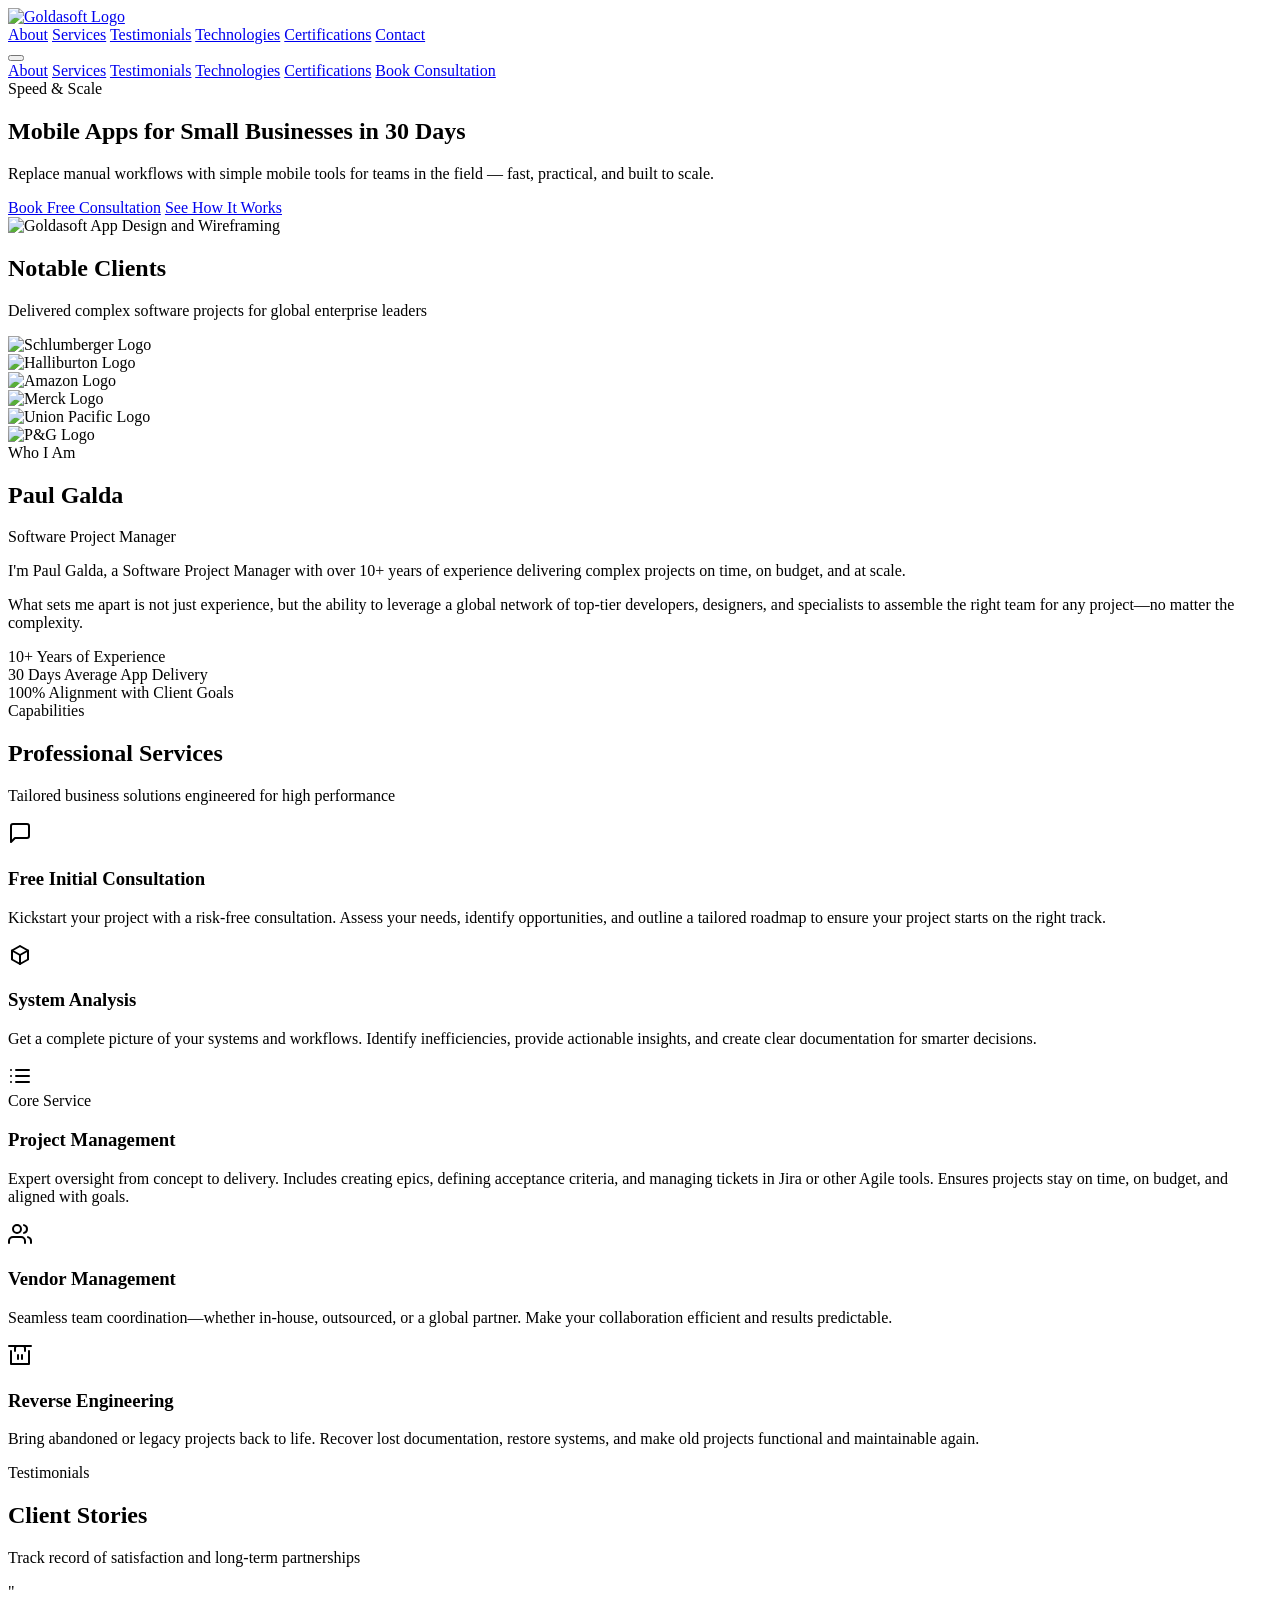
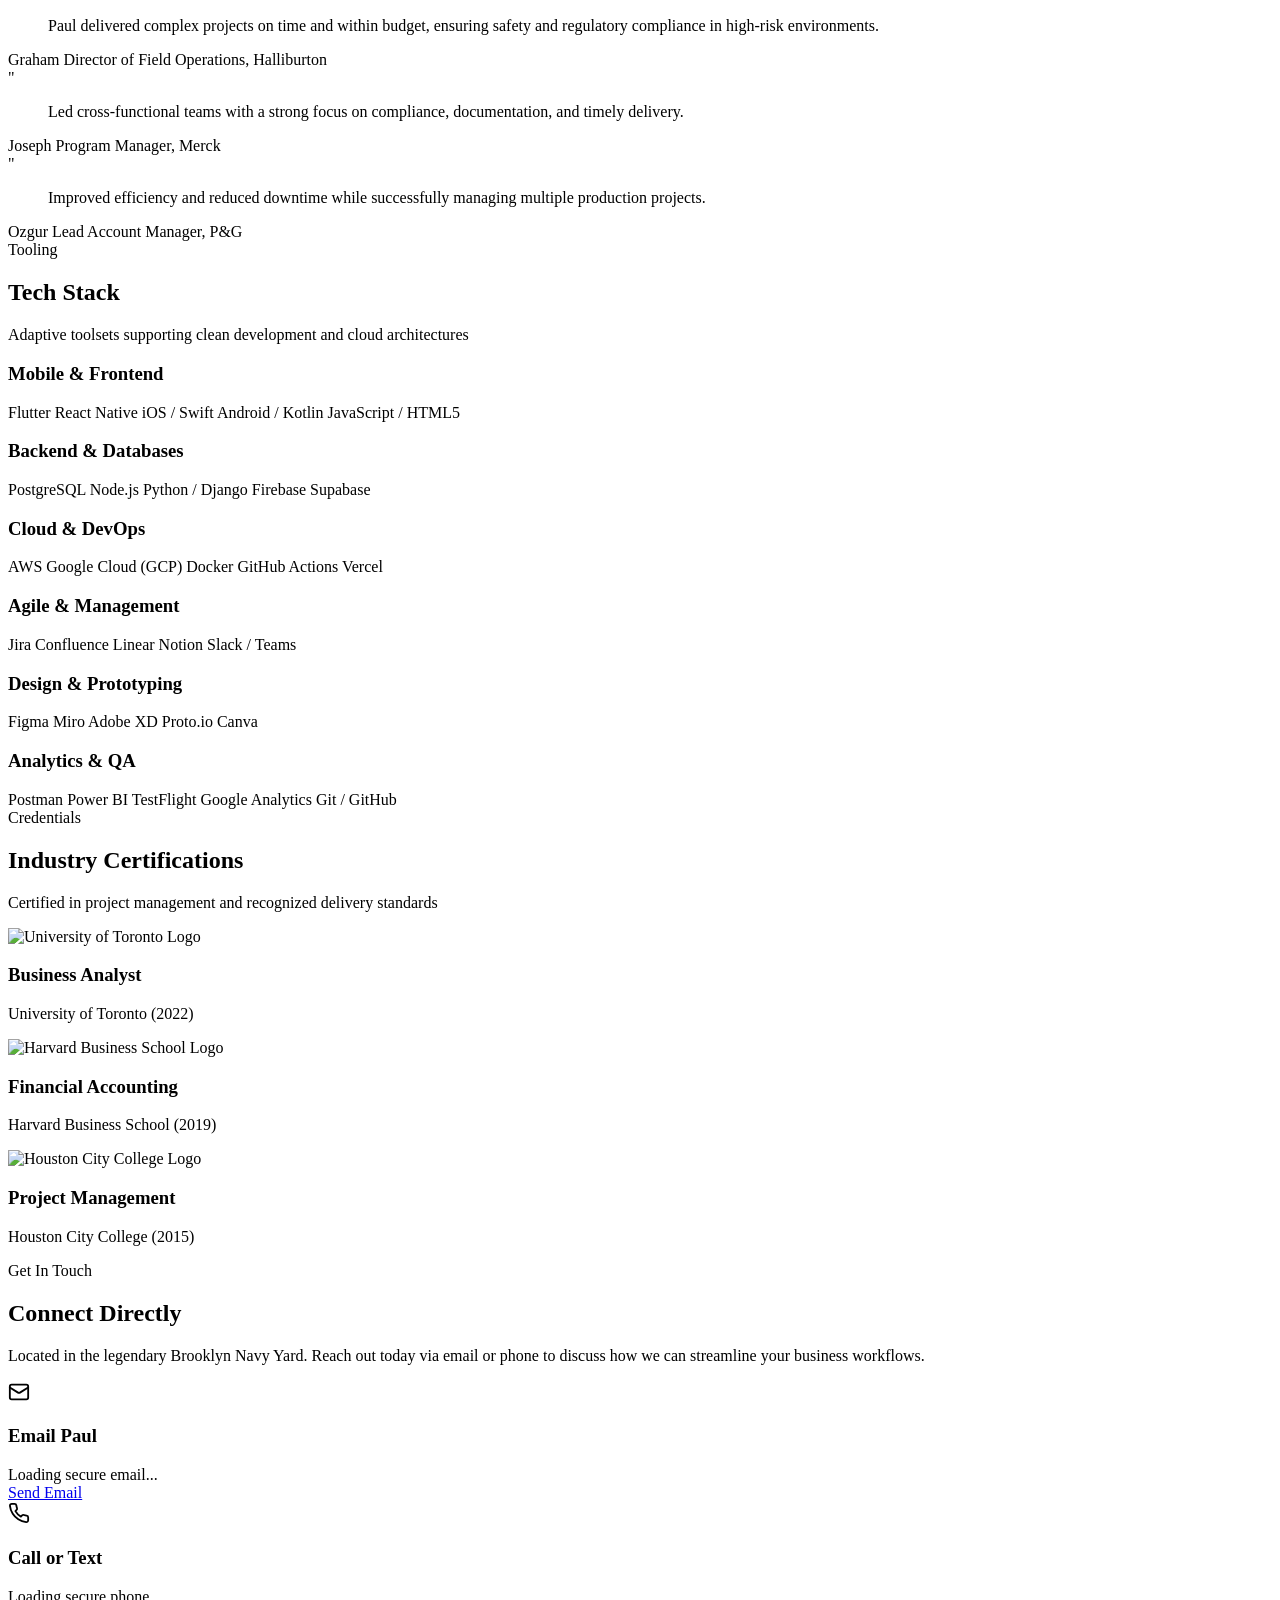
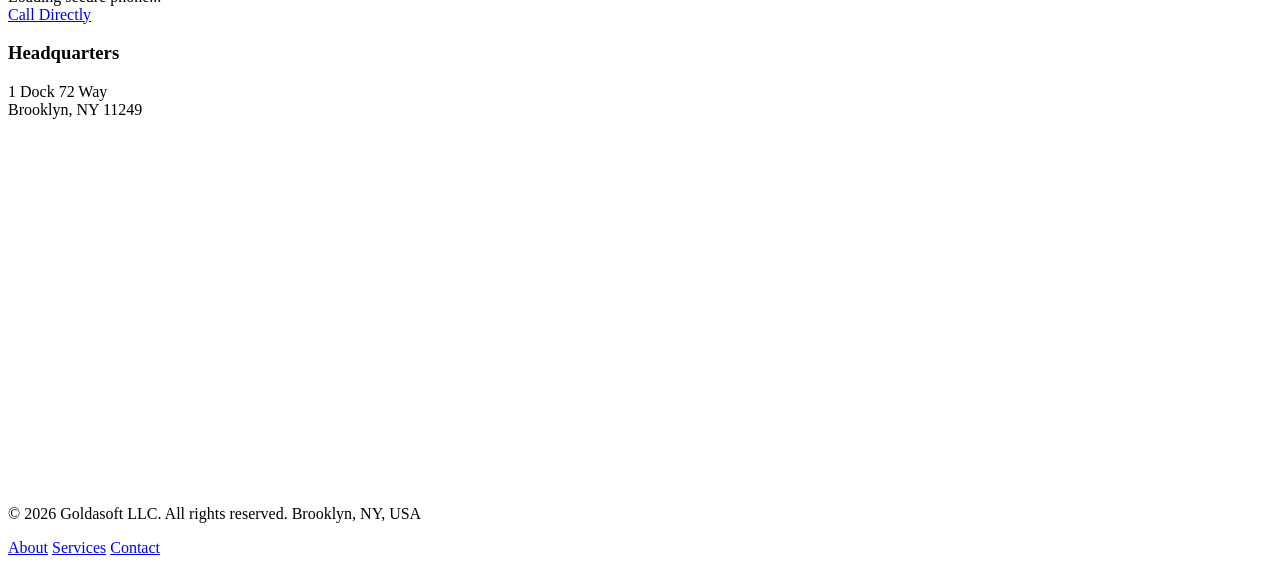
==== index.html @ 5d2df568 "Move site files from 'site clone' folder to root directory for GitHub Pages" ====
<!DOCTYPE html>
<html lang="en">
<head>
  <meta charset="UTF-8">
  <meta name="viewport" content="width=device-width, initial-scale=1.0">
  <title>Goldasoft | Mobile Apps for Businesses in 30 Days</title>
  
  <!-- SEO Meta Tags -->
  <meta name="description" content="Goldasoft LLC specializes in custom mobile apps for businesses in 30 days. Replace manual workflows with simple mobile tools built to scale. Headquartered in Brooklyn Navy Yard, New York.">
  <meta name="keywords" content="Mobile App Development, Software Project Management, System Analysis, Vendor Management, Reverse Engineering, Agile, Scrum, Brooklyn Navy Yard, Goldasoft">
  <meta name="author" content="Paul Galda">
  
  <!-- Open Graph / Facebook -->
  <meta property="og:type" content="website">
  <meta property="og:url" content="https://www.goldasoft.com/">
  <meta property="og:title" content="Goldasoft | Mobile Apps for Businesses in 30 Days">
  <meta property="og:description" content="Replace manual workflows with simple mobile tools built for teams in the field — fast, practical, and built to scale.">
  <meta property="og:image" content="assets/logo.png">

  <!-- Twitter -->
  <meta property="twitter:card" content="summary_large_image">
  <meta property="twitter:url" content="https://www.goldasoft.com/">
  <meta property="twitter:title" content="Goldasoft | Mobile Apps for Businesses in 30 Days">
  <meta property="twitter:description" content="Replace manual workflows with simple mobile tools built for teams in the field.">
  <meta property="twitter:image" content="assets/logo.png">

  <!-- Favicon -->
  <link rel="icon" type="image/png" href="assets/logo.png">
  <link rel="apple-touch-icon" href="assets/logo.png">

  <!-- Google Fonts -->
  <link rel="preconnect" href="https://fonts.googleapis.com">
  <link rel="preconnect" href="https://fonts.gstatic.com" crossorigin>
  <link href="https://fonts.googleapis.com/css2?family=Plus+Jakarta+Sans:wght@300;400;500;600;700;800&display=swap" rel="stylesheet">

  <!-- Stylesheet -->
  <link rel="stylesheet" href="styles.css">
</head>
<body>

  <!-- Navigation Bar -->
  <header id="site-header" class="glass-nav">
    <div class="nav-container">
      <a href="#main" class="nav-logo" id="nav-logo-link" aria-label="Goldasoft Home">
        <img src="assets/logo.png" alt="Goldasoft Logo" class="logo-img">
      </a>

      <!-- Desktop Navigation Menu -->
      <nav class="nav-menu" id="desktop-menu" aria-label="Main Navigation">
        <a href="#about-me" class="nav-link">About</a>
        <a href="#services" class="nav-link">Services</a>
        <a href="#testimonies" class="nav-link">Testimonials</a>
        <a href="#technologies" class="nav-link">Technologies</a>
        <a href="#certifications" class="nav-link">Certifications</a>
        <a href="#Contacts" class="nav-link contact-cta-btn">Contact</a>
      </nav>

      <!-- Hamburger Menu Button (Mobile) -->
      <button class="menu-toggle" id="menu-toggle-btn" aria-expanded="false" aria-label="Toggle Menu" aria-controls="mobile-nav-drawer">
        <span class="hamburger-line"></span>
        <span class="hamburger-line"></span>
        <span class="hamburger-line"></span>
      </button>
    </div>
  </header>

  <!-- Mobile Navigation Drawer -->
  <div class="mobile-drawer" id="mobile-nav-drawer" aria-hidden="true" role="dialog" aria-modal="true" aria-label="Mobile Navigation">
    <nav class="mobile-nav-menu">
      <a href="#about-me" class="mobile-nav-link">About</a>
      <a href="#services" class="mobile-nav-link">Services</a>
      <a href="#testimonies" class="mobile-nav-link">Testimonials</a>
      <a href="#technologies" class="mobile-nav-link">Technologies</a>
      <a href="#certifications" class="mobile-nav-link">Certifications</a>
      <a href="#Contacts" class="mobile-nav-link mobile-cta-btn">Book Consultation</a>
    </nav>
  </div>

  <!-- Main Content Layout -->
  <main id="main-content">

    <!-- Hero Section -->
    <section id="main" class="hero-section scroll-reveal">
      <div class="hero-bg-glow"></div>
      <div class="container hero-container">
        <span class="hero-tagline">Speed & Scale</span>
        <h1 class="hero-title text-balance">Mobile Apps for Small Businesses in 30 Days</h1>
        <p class="hero-subtitle text-balance">
          Replace manual workflows with simple mobile tools for teams in the field — fast, practical, and built to scale.
        </p>
        <div class="hero-actions">
          <a href="#Contacts" class="btn btn-primary">Book Free Consultation</a>
          <a href="#services" class="btn btn-secondary">See How It Works</a>
        </div>
        
        <div class="hero-mockup-wrapper">
          <div class="hero-image-card">
            <img src="assets/hero_mockup.jpg" alt="Goldasoft App Design and Wireframing" class="mockup-img" id="mockup-img-id">
          </div>
        </div>
      </div>
    </section>

    <!-- Notable Clients Section -->
    <section id="clients" class="clients-section scroll-reveal">
      <div class="container">
        <h2 class="section-tag">Notable Clients</h2>
        <p class="section-subtitle">Delivered complex software projects for global enterprise leaders</p>
        
        <div class="clients-grid">
          <!-- Schlumberger -->
          <div class="client-logo-card">
            <img src="assets/logos/schlumberger.png" alt="Schlumberger Logo" class="client-logo-img">
          </div>
          <!-- Halliburton -->
          <div class="client-logo-card">
            <img src="assets/logos/halliburton.jpg" alt="Halliburton Logo" class="client-logo-img">
          </div>
          <!-- Amazon -->
          <div class="client-logo-card">
            <img src="assets/logos/amazon.png" alt="Amazon Logo" class="client-logo-img">
          </div>
          <!-- Merck -->
          <div class="client-logo-card">
            <img src="assets/logos/merck.png" alt="Merck Logo" class="client-logo-img">
          </div>
          <!-- Union Pacific -->
          <div class="client-logo-card">
            <img src="assets/logos/unionpacific.svg" alt="Union Pacific Logo" class="client-logo-img">
          </div>
          <!-- P&G -->
          <div class="client-logo-card">
            <img src="assets/logos/pg.png" alt="P&G Logo" class="client-logo-img">
          </div>
        </div>
      </div>
    </section>

    <!-- About Me Section -->
    <section id="about-me" class="about-section scroll-reveal">
      <div class="container about-container">
        <div class="about-content">
          <span class="hero-tagline">Who I Am</span>
          <h2 class="section-title">Paul Galda</h2>
          <p class="section-subtitle-small">Software Project Manager</p>
          <div class="about-bio">
            <p>I'm Paul Galda, a Software Project Manager with over 10+ years of experience delivering complex projects on time, on budget, and at scale.</p>
            <p>What sets me apart is not just experience, but the ability to leverage a global network of top-tier developers, designers, and specialists to assemble the right team for any project—no matter the complexity.</p>
          </div>
        </div>
        
        <div class="about-stats-card">
          <div class="stat-item">
            <span class="stat-num">10+</span>
            <span class="stat-label">Years of Experience</span>
          </div>
          <div class="stat-item">
            <span class="stat-num">30 Days</span>
            <span class="stat-label">Average App Delivery</span>
          </div>
          <div class="stat-item">
            <span class="stat-num">100%</span>
            <span class="stat-label">Alignment with Client Goals</span>
          </div>
        </div>
      </div>
    </section>

    <!-- Services Section -->
    <section id="services" class="services-section scroll-reveal">
      <div class="container">
        <div class="section-header">
          <span class="hero-tagline">Capabilities</span>
          <h2 class="section-title">Professional Services</h2>
          <p class="section-subtitle">Tailored business solutions engineered for high performance</p>
        </div>

        <!-- Bento Grid Layout -->
        <div class="services-bento-grid">
          
          <!-- Service 1: Free Consultation -->
          <div class="bento-card bento-consultation">
            <div class="card-icon-wrapper">
              <svg xmlns="http://www.w3.org/2000/svg" width="24" height="24" viewBox="0 0 24 24" fill="none" stroke="currentColor" stroke-width="2" stroke-linecap="round" stroke-linejoin="round" class="bento-icon"><path d="M21 15a2 2 0 0 1-2 2H7l-4 4V5a2 2 0 0 1 2-2h14a2 2 0 0 1 2 2z"/></svg>
            </div>
            <div class="card-content">
              <h3>Free Initial Consultation</h3>
              <p>Kickstart your project with a risk-free consultation. Assess your needs, identify opportunities, and outline a tailored roadmap to ensure your project starts on the right track.</p>
            </div>
          </div>

          <!-- Service 2: System Analysis -->
          <div class="bento-card bento-analysis">
            <div class="card-icon-wrapper">
              <svg xmlns="http://www.w3.org/2000/svg" width="24" height="24" viewBox="0 0 24 24" fill="none" stroke="currentColor" stroke-width="2" stroke-linecap="round" stroke-linejoin="round" class="bento-icon"><polyline points="12 3 20 7.5 20 16.5 12 21 4 16.5 4 7.5 12 3"/><line x1="12" y1="12" x2="20" y2="7.5"/><line x1="12" y1="12" x2="12" y2="21"/><line x1="12" y1="12" x2="4" y2="7.5"/></svg>
            </div>
            <div class="card-content">
              <h3>System Analysis</h3>
              <p>Get a complete picture of your systems and workflows. Identify inefficiencies, provide actionable insights, and create clear documentation for smarter decisions.</p>
            </div>
          </div>

          <!-- Service 3: Project Management -->
          <div class="bento-card bento-pm bento-featured">
            <div class="card-icon-wrapper">
              <svg xmlns="http://www.w3.org/2000/svg" width="24" height="24" viewBox="0 0 24 24" fill="none" stroke="currentColor" stroke-width="2" stroke-linecap="round" stroke-linejoin="round" class="bento-icon"><line x1="8" y1="6" x2="21" y2="6"/><line x1="8" y1="12" x2="21" y2="12"/><line x1="8" y1="18" x2="21" y2="18"/><line x1="3" y1="6" x2="3.01" y2="6"/><line x1="3" y1="12" x2="3.01" y2="12"/><line x1="3" y1="18" x2="3.01" y2="18"/></svg>
            </div>
            <div class="card-content">
              <span class="card-badge">Core Service</span>
              <h3>Project Management</h3>
              <p>Expert oversight from concept to delivery. Includes creating epics, defining acceptance criteria, and managing tickets in Jira or other Agile tools. Ensures projects stay on time, on budget, and aligned with goals.</p>
            </div>
          </div>

          <!-- Service 4: Vendor Management -->
          <div class="bento-card bento-vendor">
            <div class="card-icon-wrapper">
              <svg xmlns="http://www.w3.org/2000/svg" width="24" height="24" viewBox="0 0 24 24" fill="none" stroke="currentColor" stroke-width="2" stroke-linecap="round" stroke-linejoin="round" class="bento-icon"><path d="M17 21v-2a4 4 0 0 0-4-4H5a4 4 0 0 0-4 4v2"/><circle cx="9" cy="7" r="4"/><path d="M23 21v-2a4 4 0 0 0-3-3.87"/><path d="M16 3.13a4 4 0 0 1 0 7.75"/></svg>
            </div>
            <div class="card-content">
              <h3>Vendor Management</h3>
              <p>Seamless team coordination—whether in-house, outsourced, or a global partner. Make your collaboration efficient and results predictable.</p>
            </div>
          </div>

          <!-- Service 5: Reverse Engineering -->
          <div class="bento-card bento-reverse">
            <div class="card-icon-wrapper">
              <svg xmlns="http://www.w3.org/2000/svg" width="24" height="24" viewBox="0 0 24 24" fill="none" stroke="currentColor" stroke-width="2" stroke-linecap="round" stroke-linejoin="round" class="bento-icon"><polyline points="21 8 21 21 3 21 3 8"/><line x1="1" y1="3" x2="23" y2="3"/><path d="M10 12v4"/><path d="M14 12v4"/><path d="M7 8V5a2 2 0 0 1 2-2h6a2 2 0 0 1 2 2v3"/></svg>
            </div>
            <div class="card-content">
              <h3>Reverse Engineering</h3>
              <p>Bring abandoned or legacy projects back to life. Recover lost documentation, restore systems, and make old projects functional and maintainable again.</p>
            </div>
          </div>

        </div>
      </div>
    </section>

    <!-- Testimonials Section -->
    <section id="testimonies" class="testimonies-section scroll-reveal">
      <div class="container">
        <div class="section-header">
          <span class="hero-tagline">Testimonials</span>
          <h2 class="section-title">Client Stories</h2>
          <p class="section-subtitle">Track record of satisfaction and long-term partnerships</p>
        </div>

        <div class="testimonies-grid">
          
          <!-- Testimonial 1 -->
          <div class="testimony-card">
            <span class="quote-mark">"</span>
            <blockquote class="testimony-text">
              Paul delivered complex projects on time and within budget, ensuring safety and regulatory compliance in high-risk environments.
            </blockquote>
            <div class="testimony-author">
              <div class="author-details">
                <span class="author-name">Graham</span>
                <span class="author-title">Director of Field Operations, Halliburton</span>
              </div>
            </div>
          </div>

          <!-- Testimonial 2 -->
          <div class="testimony-card">
            <span class="quote-mark">"</span>
            <blockquote class="testimony-text">
              Led cross-functional teams with a strong focus on compliance, documentation, and timely delivery.
            </blockquote>
            <div class="testimony-author">
              <div class="author-details">
                <span class="author-name">Joseph</span>
                <span class="author-title">Program Manager, Merck</span>
              </div>
            </div>
          </div>

          <!-- Testimonial 3 -->
          <div class="testimony-card">
            <span class="quote-mark">"</span>
            <blockquote class="testimony-text">
              Improved efficiency and reduced downtime while successfully managing multiple production projects.
            </blockquote>
            <div class="testimony-author">
              <div class="author-details">
                <span class="author-name">Ozgur</span>
                <span class="author-title">Lead Account Manager, P&amp;G</span>
              </div>
            </div>
          </div>

        </div>
      </div>
    </section>

    <!-- Technologies Section -->
    <section id="technologies" class="technologies-section scroll-reveal">
      <div class="container">
        <div class="section-header">
          <span class="hero-tagline">Tooling</span>
          <h2 class="section-title">Tech Stack</h2>
          <p class="section-subtitle">Adaptive toolsets supporting clean development and cloud architectures</p>
        </div>

        <div class="tech-bento">
          <!-- Card 1: Mobile & Frontend -->
          <div class="tech-group-card">
            <h3>Mobile &amp; Frontend</h3>
            <div class="tech-tags">
              <span class="tech-tag">Flutter</span>
              <span class="tech-tag">React Native</span>
              <span class="tech-tag">iOS / Swift</span>
              <span class="tech-tag">Android / Kotlin</span>
              <span class="tech-tag">JavaScript / HTML5</span>
            </div>
          </div>
          
          <!-- Card 2: Backend & Databases -->
          <div class="tech-group-card">
            <h3>Backend &amp; Databases</h3>
            <div class="tech-tags">
              <span class="tech-tag">PostgreSQL</span>
              <span class="tech-tag">Node.js</span>
              <span class="tech-tag">Python / Django</span>
              <span class="tech-tag">Firebase</span>
              <span class="tech-tag">Supabase</span>
            </div>
          </div>
          
          <!-- Card 3: Cloud & DevOps -->
          <div class="tech-group-card">
            <h3>Cloud &amp; DevOps</h3>
            <div class="tech-tags">
              <span class="tech-tag">AWS</span>
              <span class="tech-tag">Google Cloud (GCP)</span>
              <span class="tech-tag">Docker</span>
              <span class="tech-tag">GitHub Actions</span>
              <span class="tech-tag">Vercel</span>
            </div>
          </div>
          
          <!-- Card 4: Agile & Management -->
          <div class="tech-group-card">
            <h3>Agile &amp; Management</h3>
            <div class="tech-tags">
              <span class="tech-tag">Jira</span>
              <span class="tech-tag">Confluence</span>
              <span class="tech-tag">Linear</span>
              <span class="tech-tag">Notion</span>
              <span class="tech-tag">Slack / Teams</span>
            </div>
          </div>
          
          <!-- Card 5: Design & Prototyping -->
          <div class="tech-group-card">
            <h3>Design &amp; Prototyping</h3>
            <div class="tech-tags">
              <span class="tech-tag">Figma</span>
              <span class="tech-tag">Miro</span>
              <span class="tech-tag">Adobe XD</span>
              <span class="tech-tag">Proto.io</span>
              <span class="tech-tag">Canva</span>
            </div>
          </div>
          
          <!-- Card 6: Analytics & QA -->
          <div class="tech-group-card">
            <h3>Analytics &amp; QA</h3>
            <div class="tech-tags">
              <span class="tech-tag">Postman</span>
              <span class="tech-tag">Power BI</span>
              <span class="tech-tag">TestFlight</span>
              <span class="tech-tag">Google Analytics</span>
              <span class="tech-tag">Git / GitHub</span>
            </div>
          </div>
        </div>
      </div>
    </section>

    <!-- Certifications Section -->
    <section id="certifications" class="certifications-section scroll-reveal">
      <div class="container">
        <div class="section-header">
          <span class="hero-tagline">Credentials</span>
          <h2 class="section-title">Industry Certifications</h2>
          <p class="section-subtitle">Certified in project management and recognized delivery standards</p>
        </div>

        <div class="certifications-timeline">
          <div class="cert-card">
            <div class="cert-logo-wrapper">
              <img src="assets/logos/utoronto.png" alt="University of Toronto Logo" class="cert-logo-img">
            </div>
            <div class="cert-info">
              <h3>Business Analyst</h3>
              <p class="cert-institution">University of Toronto (2022)</p>
            </div>
          </div>
          <div class="cert-card">
            <div class="cert-logo-wrapper">
              <img src="assets/logos/hbs.jpg" alt="Harvard Business School Logo" class="cert-logo-img">
            </div>
            <div class="cert-info">
              <h3>Financial Accounting</h3>
              <p class="cert-institution">Harvard Business School (2019)</p>
            </div>
          </div>
          <div class="cert-card">
            <div class="cert-logo-wrapper">
              <img src="assets/logos/hcc.jpg" alt="Houston City College Logo" class="cert-logo-img">
            </div>
            <div class="cert-info">
              <h3>Project Management</h3>
              <p class="cert-institution">Houston City College (2015)</p>
            </div>
          </div>
        </div>
      </div>
    </section>

    <!-- Contact & Map Section -->
    <section id="Contacts" class="contact-section scroll-reveal">
      <div class="container contact-container">
        
        <!-- Contact Methods Column -->
        <div class="contact-methods-column">
          <span class="hero-tagline">Get In Touch</span>
          <h2 class="section-title">Connect Directly</h2>
          <p class="contact-lead-text">
            Located in the legendary Brooklyn Navy Yard. Reach out today via email or phone to discuss how we can streamline your business workflows.
          </p>
          
          <div class="secure-contact-cards">
            <!-- Email Card -->
            <div class="secure-card">
              <div class="secure-card-icon">
                <svg xmlns="http://www.w3.org/2000/svg" width="22" height="22" viewBox="0 0 24 24" fill="none" stroke="currentColor" stroke-width="2" stroke-linecap="round" stroke-linejoin="round"><rect x="2" y="4" width="20" height="16" rx="2"/><path d="m22 7-8.97 5.7a1.94 1.94 0 0 1-2.06 0L2 7"/></svg>
              </div>
              <div class="secure-card-info">
                <h3>Email Paul</h3>
                <div id="email-placeholder" class="secure-value">Loading secure email...</div>
                <a href="#" id="email-action-btn" class="btn btn-primary secure-btn">Send Email</a>
              </div>
            </div>
            
            <!-- Phone Card -->
            <div class="secure-card">
              <div class="secure-card-icon">
                <svg xmlns="http://www.w3.org/2000/svg" width="22" height="22" viewBox="0 0 24 24" fill="none" stroke="currentColor" stroke-width="2" stroke-linecap="round" stroke-linejoin="round"><path d="M22 16.92v3a2 2 0 0 1-2.18 2 19.79 19.79 0 0 1-8.63-3.07 19.5 19.5 0 0 1-6-6 19.79 19.79 0 0 1-3.07-8.67A2 2 0 0 1 4.11 2h3a2 2 0 0 1 2 1.72 12.84 12.84 0 0 0 .7 2.81 2 2 0 0 1-.45 2.11L8.09 9.91a16 16 0 0 0 6 6l1.27-1.27a2 2 0 0 1 2.11-.45 12.84 12.84 0 0 0 2.81.7A2 2 0 0 1 22 16.92z"/></svg>
              </div>
              <div class="secure-card-info">
                <h3>Call or Text</h3>
                <div id="phone-placeholder" class="secure-value">Loading secure phone...</div>
                <a href="#" id="phone-action-btn" class="btn btn-secondary secure-btn">Call Directly</a>
              </div>
            </div>
          </div>
        </div>
        
        <!-- Details & Map Column -->
        <div class="contact-details-column">
          <div class="contact-address-card">
            <h3>Headquarters</h3>
            <p class="address-text">
              1 Dock 72 Way<br>
              Brooklyn, NY 11249
            </p>
          </div>
          
          <!-- Interactive Map Container -->
          <div class="map-wrapper">
            <iframe 
              src="https://www.google.com/maps/embed?pb=!1m18!1m12!1m3!1d3024.5126839352934!2d-73.97405762343867!3d40.702330737929495!2m3!1f0!2f0!3f0!3m2!1i1024!2i768!4f13.1!3m3!1m2!1s0x89c25bcb94cd68f1%3A0x48609d8e8fa2d62e!2sDock%2072%20-Central!5e0!3m2!1sen!2sus!4v1723035886045" 
              width="100%" 
              height="350" 
              style="border:0;" 
              allowfullscreen="" 
              loading="lazy" 
              referrerpolicy="no-referrer-when-downgrade" 
              title="Goldasoft Office Location Map">
            </iframe>
          </div>
        </div>

      </div>
    </section>

  </main>

  <!-- Footer -->
  <footer id="site-footer">
    <div class="container footer-container">
      <div class="footer-bottom">
        <p class="footer-copyright">&copy; <span id="current-year">2026</span> Goldasoft LLC. All rights reserved. Brooklyn, NY, USA</p>
        <div class="footer-links">
          <a href="#about-me">About</a>
          <a href="#services">Services</a>
          <a href="#Contacts">Contact</a>
        </div>
      </div>
    </div>
  </footer>

  <!-- Scripts -->
  <script src="scripts.js" defer></script>
</body>
</html>
---- styles.css ----
/* From original site clone/styles.css - content trimmed for brevity, will use original */
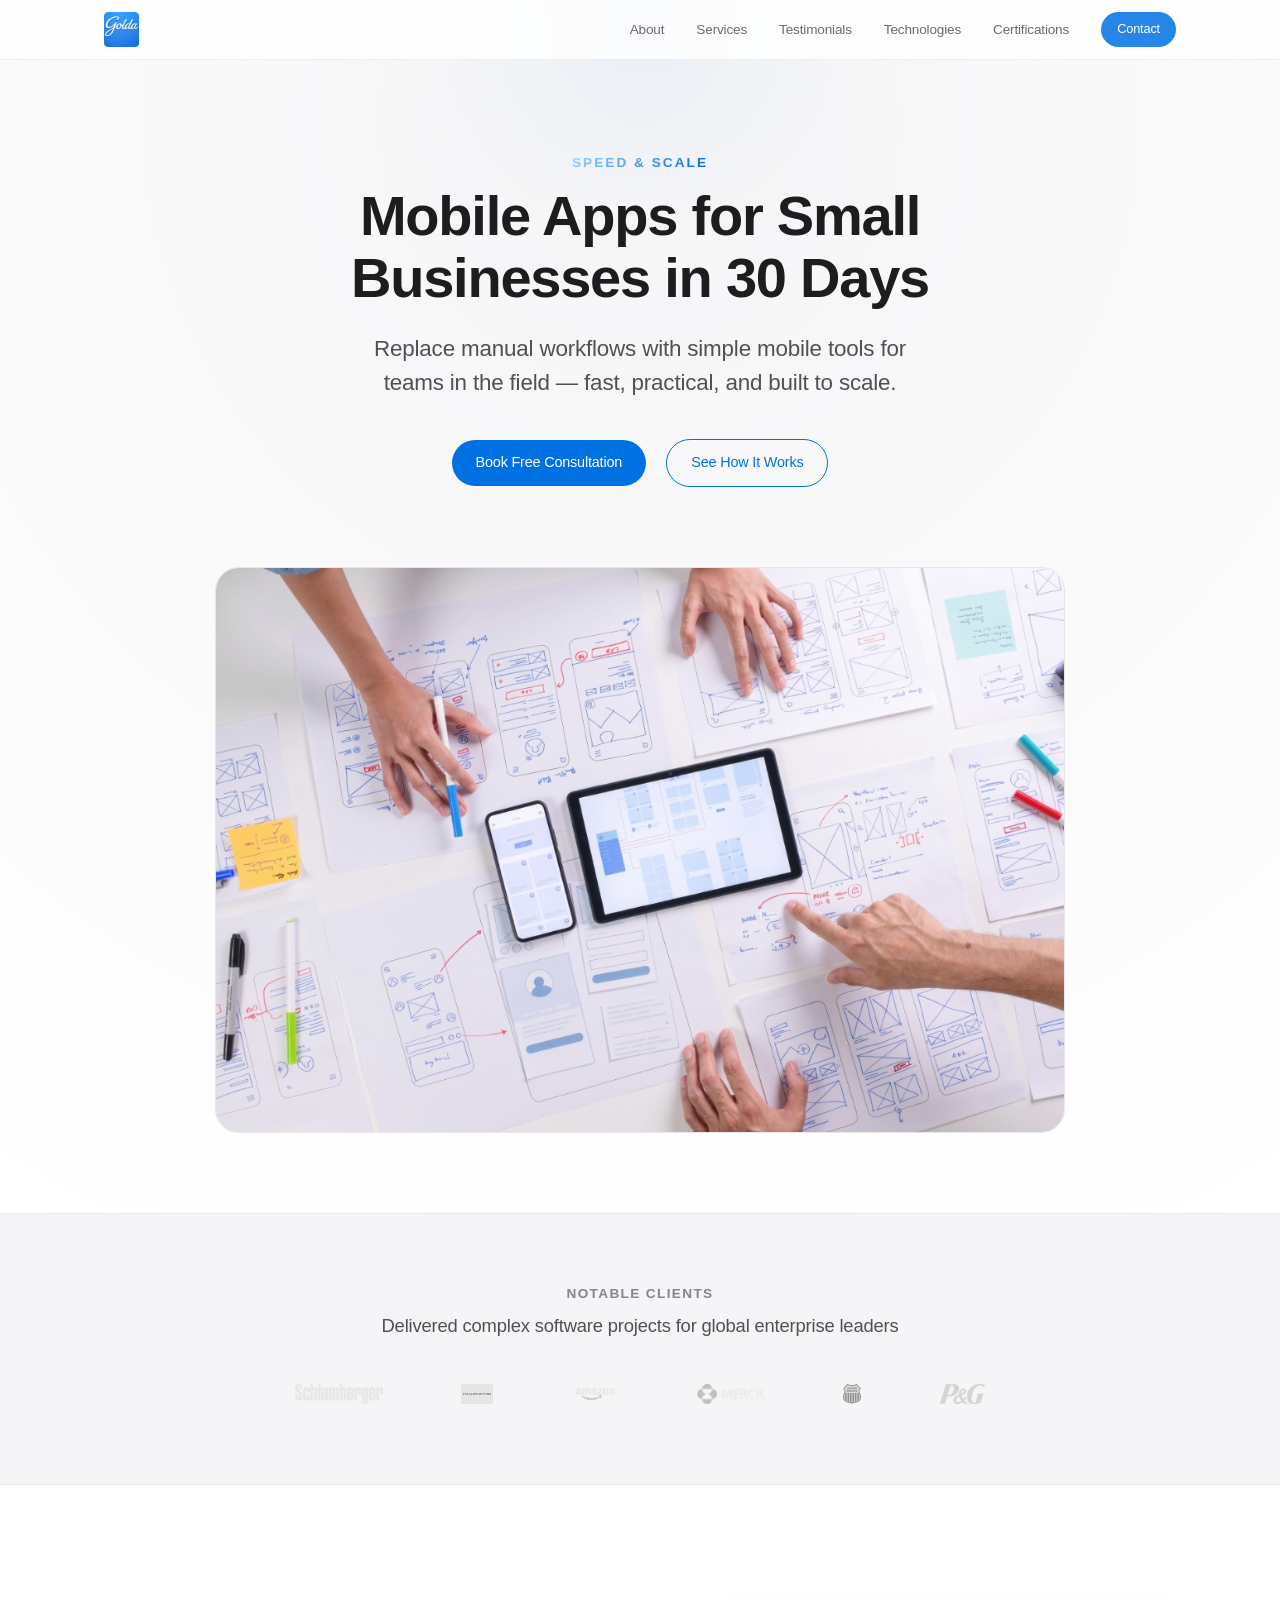
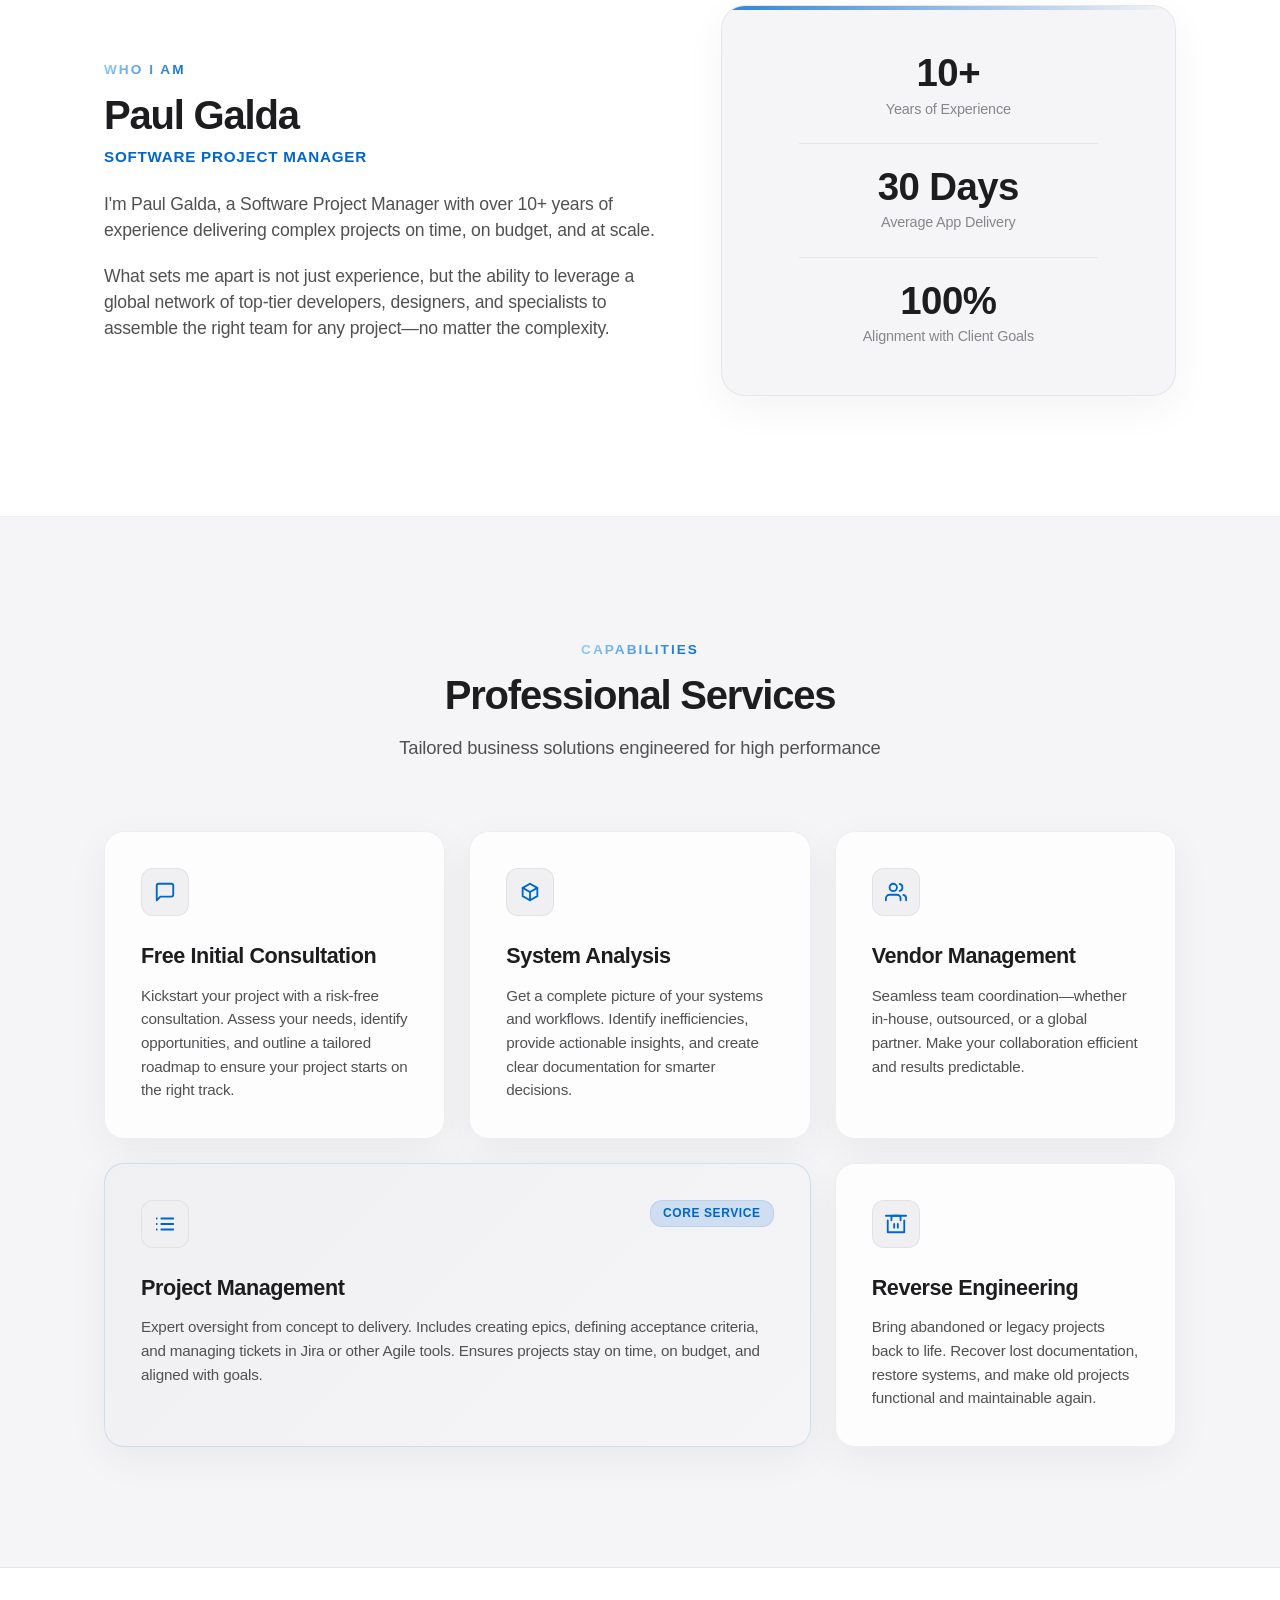
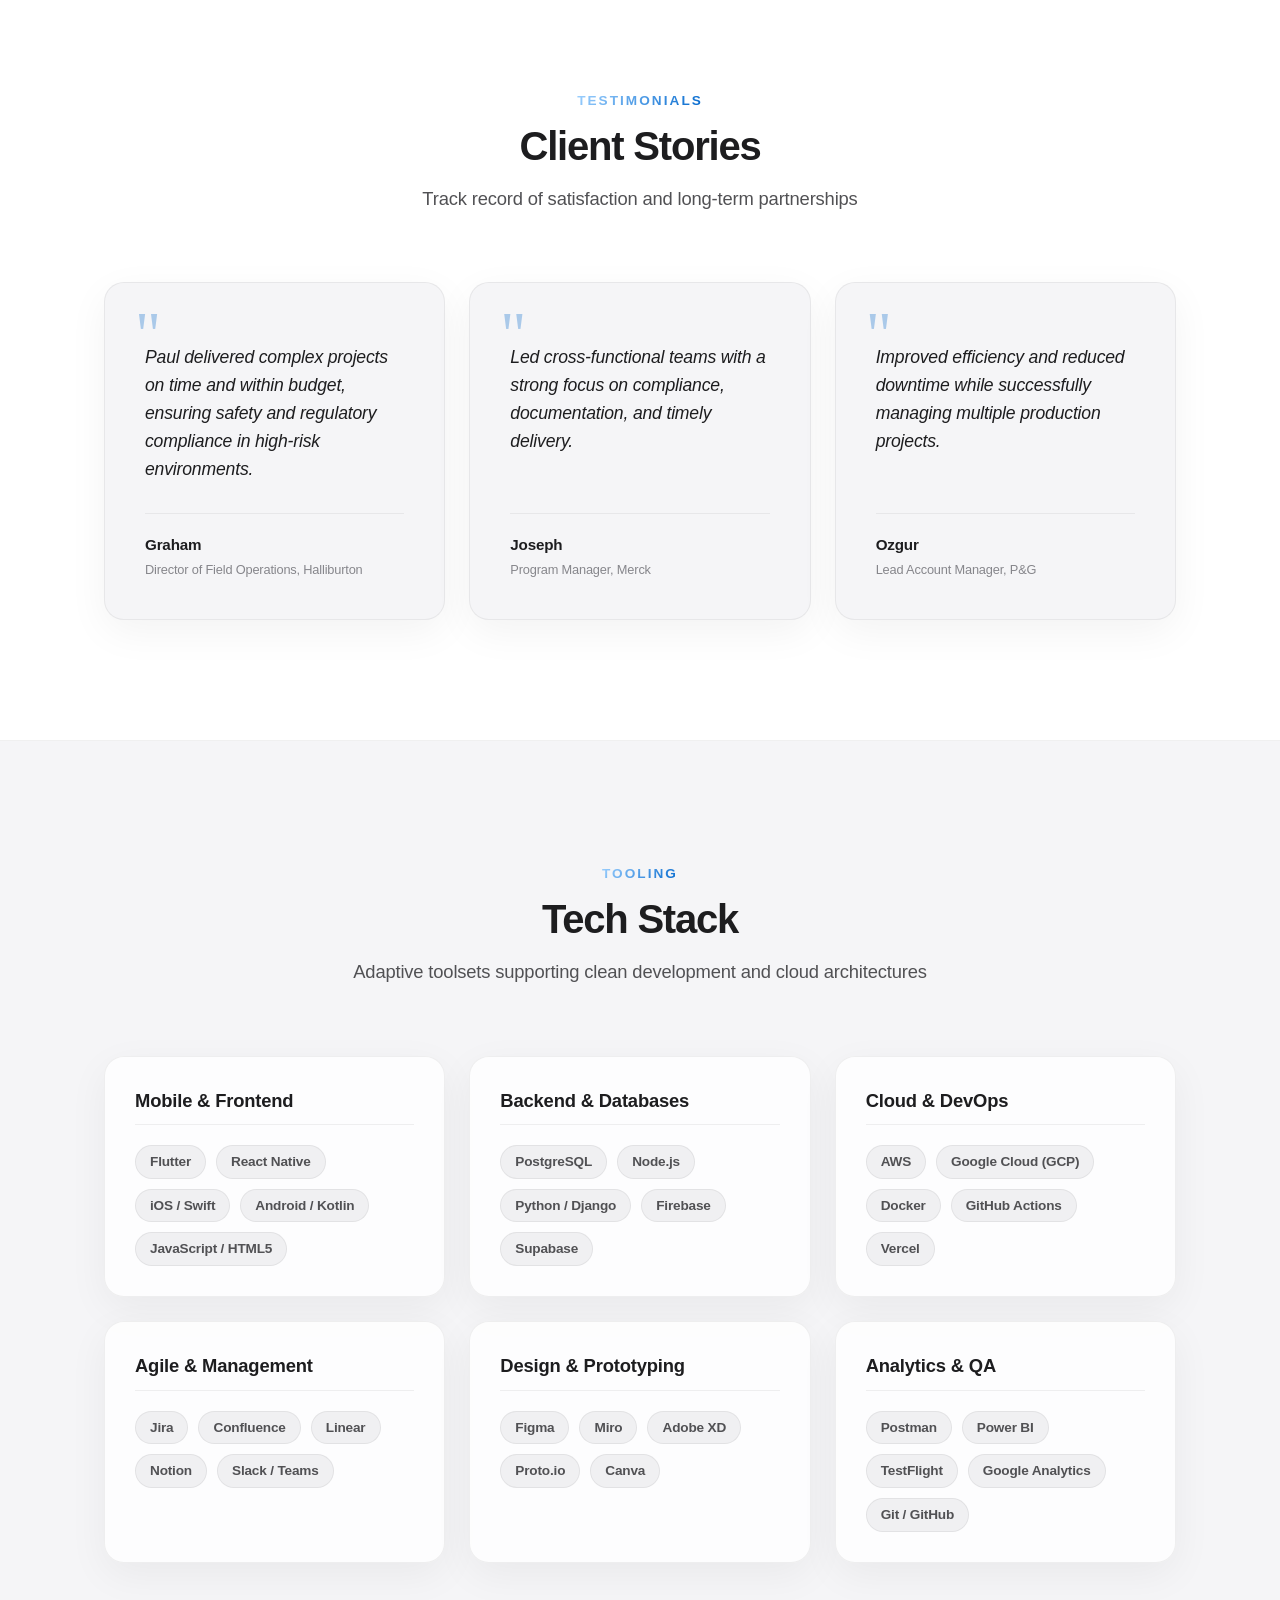
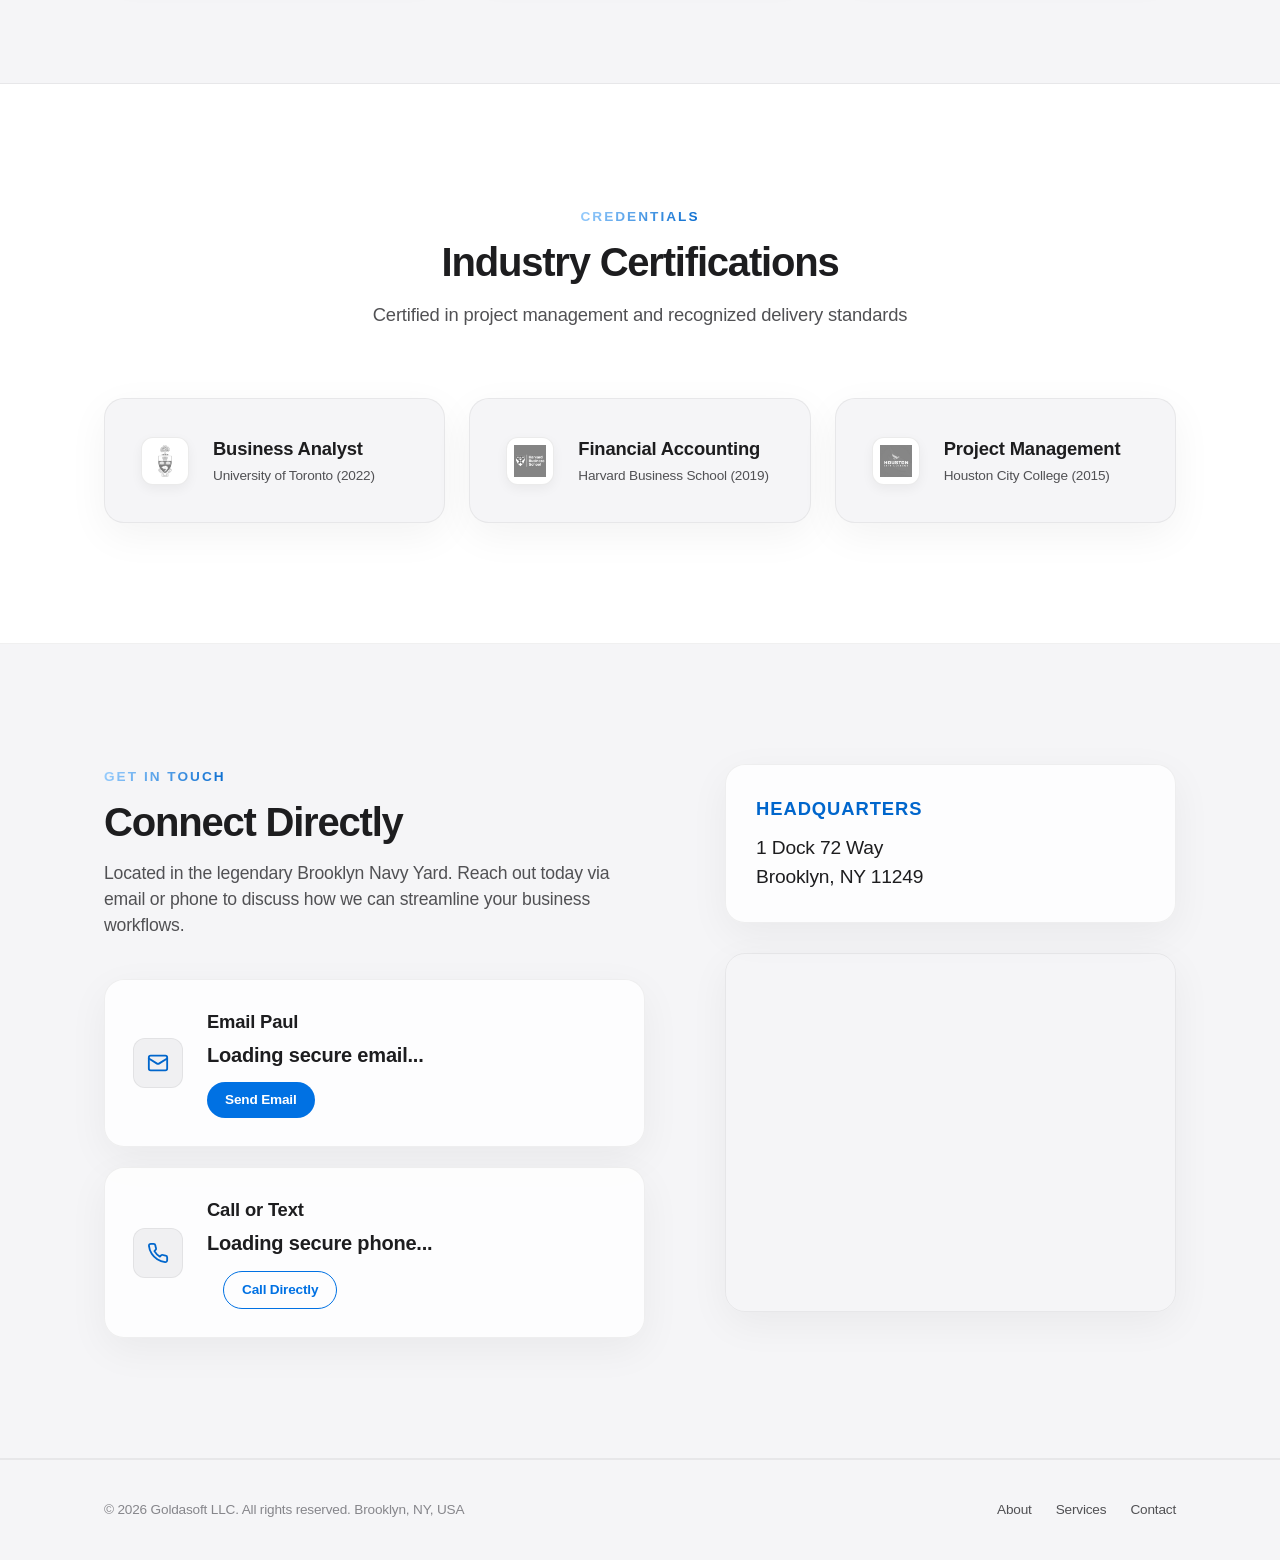
==== commit 71b7b087: "Fix asset paths to point to site clone folder" ====
--- a/index.html
+++ b/index.html
@@ -15,18 +15,18 @@
   <meta property="og:url" content="https://www.goldasoft.com/">
   <meta property="og:title" content="Goldasoft | Mobile Apps for Businesses in 30 Days">
   <meta property="og:description" content="Replace manual workflows with simple mobile tools built for teams in the field — fast, practical, and built to scale.">
-  <meta property="og:image" content="assets/logo.png">
+  <meta property="og:image" content="site%20clone/assets/logo.png">
 
   <!-- Twitter -->
   <meta property="twitter:card" content="summary_large_image">
   <meta property="twitter:url" content="https://www.goldasoft.com/">
   <meta property="twitter:title" content="Goldasoft | Mobile Apps for Businesses in 30 Days">
   <meta property="twitter:description" content="Replace manual workflows with simple mobile tools built for teams in the field.">
-  <meta property="twitter:image" content="assets/logo.png">
+  <meta property="twitter:image" content="site%20clone/assets/logo.png">
 
   <!-- Favicon -->
-  <link rel="icon" type="image/png" href="assets/logo.png">
-  <link rel="apple-touch-icon" href="assets/logo.png">
+  <link rel="icon" type="image/png" href="site%20clone/assets/logo.png">
+  <link rel="apple-touch-icon" href="site%20clone/assets/logo.png">
 
   <!-- Google Fonts -->
   <link rel="preconnect" href="https://fonts.googleapis.com">
@@ -42,7 +42,7 @@
   <header id="site-header" class="glass-nav">
     <div class="nav-container">
       <a href="#main" class="nav-logo" id="nav-logo-link" aria-label="Goldasoft Home">
-        <img src="assets/logo.png" alt="Goldasoft Logo" class="logo-img">
+        <img src="site%20clone/assets/logo.png" alt="Goldasoft Logo" class="logo-img">
       </a>
 
       <!-- Desktop Navigation Menu -->
@@ -95,7 +95,7 @@
         
         <div class="hero-mockup-wrapper">
           <div class="hero-image-card">
-            <img src="assets/hero_mockup.jpg" alt="Goldasoft App Design and Wireframing" class="mockup-img" id="mockup-img-id">
+            <img src="site%20clone/assets/hero_mockup.jpg" alt="Goldasoft App Design and Wireframing" class="mockup-img" id="mockup-img-id">
           </div>
         </div>
       </div>
@@ -110,27 +110,27 @@
         <div class="clients-grid">
           <!-- Schlumberger -->
           <div class="client-logo-card">
-            <img src="assets/logos/schlumberger.png" alt="Schlumberger Logo" class="client-logo-img">
+            <img src="site%20clone/assets/logos/schlumberger.png" alt="Schlumberger Logo" class="client-logo-img">
           </div>
           <!-- Halliburton -->
           <div class="client-logo-card">
-            <img src="assets/logos/halliburton.jpg" alt="Halliburton Logo" class="client-logo-img">
+            <img src="site%20clone/assets/logos/halliburton.jpg" alt="Halliburton Logo" class="client-logo-img">
           </div>
           <!-- Amazon -->
           <div class="client-logo-card">
-            <img src="assets/logos/amazon.png" alt="Amazon Logo" class="client-logo-img">
+            <img src="site%20clone/assets/logos/amazon.png" alt="Amazon Logo" class="client-logo-img">
           </div>
           <!-- Merck -->
           <div class="client-logo-card">
-            <img src="assets/logos/merck.png" alt="Merck Logo" class="client-logo-img">
+            <img src="site%20clone/assets/logos/merck.png" alt="Merck Logo" class="client-logo-img">
           </div>
           <!-- Union Pacific -->
           <div class="client-logo-card">
-            <img src="assets/logos/unionpacific.svg" alt="Union Pacific Logo" class="client-logo-img">
+            <img src="site%20clone/assets/logos/unionpacific.svg" alt="Union Pacific Logo" class="client-logo-img">
           </div>
           <!-- P&G -->
           <div class="client-logo-card">
-            <img src="assets/logos/pg.png" alt="P&G Logo" class="client-logo-img">
+            <img src="site%20clone/assets/logos/pg.png" alt="P&G Logo" class="client-logo-img">
           </div>
         </div>
       </div>
@@ -392,7 +392,7 @@
         <div class="certifications-timeline">
           <div class="cert-card">
             <div class="cert-logo-wrapper">
-              <img src="assets/logos/utoronto.png" alt="University of Toronto Logo" class="cert-logo-img">
+              <img src="site%20clone/assets/logos/utoronto.png" alt="University of Toronto Logo" class="cert-logo-img">
             </div>
             <div class="cert-info">
               <h3>Business Analyst</h3>
@@ -401,7 +401,7 @@
           </div>
           <div class="cert-card">
             <div class="cert-logo-wrapper">
-              <img src="assets/logos/hbs.jpg" alt="Harvard Business School Logo" class="cert-logo-img">
+              <img src="site%20clone/assets/logos/hbs.jpg" alt="Harvard Business School Logo" class="cert-logo-img">
             </div>
             <div class="cert-info">
               <h3>Financial Accounting</h3>
@@ -410,7 +410,7 @@
           </div>
           <div class="cert-card">
             <div class="cert-logo-wrapper">
-              <img src="assets/logos/hcc.jpg" alt="Houston City College Logo" class="cert-logo-img">
+              <img src="site%20clone/assets/logos/hcc.jpg" alt="Houston City College Logo" class="cert-logo-img">
             </div>
             <div class="cert-info">
               <h3>Project Management</h3>
@@ -507,4 +507,4 @@
   <!-- Scripts -->
   <script src="scripts.js" defer></script>
 </body>
-</html>+</html>
--- a/styles.css
+++ b/styles.css
@@ -1 +1,1149 @@
-/* From original site clone/styles.css - content trimmed for brevity, will use original */+/* From original site clone/styles.css - content */
+
+/* Custom properties / CSS Variables */
+:root {
+  /* Color Palette (Slate Dark Theme - Default) */
+  --bg-primary: #000000;
+  --bg-secondary: #161617;
+  --bg-tertiary: #1d1d1f;
+  --card-bg: rgba(22, 22, 23, 0.8);
+  
+  --text-primary: #f5f5f7;
+  --text-secondary: #86868b;
+  --text-muted: #6e6e73;
+  --accent: #2997ff; /* Apple Link Blue */
+  --accent-rgb: 41, 151, 255;
+  --accent-light: #d2e9ff;
+  --success: #30d158; /* Apple green */
+  --error: #ff453a; /* Apple red */
+  
+  --border-color: rgba(255, 255, 255, 0.08);
+  --border-hover: rgba(255, 255, 255, 0.15);
+  
+  --box-shadow: 0 12px 40px rgba(0, 0, 0, 0.6);
+  --glass-bg: rgba(22, 22, 23, 0.75);
+  --glow-color: rgba(41, 151, 255, 0.15);
+
+  /* Spacing */
+  --container-max-width: 1120px;
+  --transition-smooth: all 0.4s cubic-bezier(0.25, 1, 0.5, 1);
+  --transition-fast: all 0.2s ease;
+}
+
+/* System-based Light Mode Support (Optional overrides) */
+@media (prefers-color-scheme: light) {
+  :root {
+    --bg-primary: #ffffff;
+    --bg-secondary: #f5f5f7;
+    --bg-tertiary: #f0f0f2;
+    --card-bg: rgba(255, 255, 255, 0.8);
+    
+    --text-primary: #1d1d1f;
+    --text-secondary: #515154;
+    --text-muted: #86868b;
+    --accent: #0066cc; /* Apple Link Blue (Light) */
+    --accent-rgb: 0, 102, 204;
+    --accent-light: #e5f2ff;
+    --success: #34c759;
+    --error: #ff3b30;
+    
+    --border-color: rgba(0, 0, 0, 0.06);
+    --border-hover: rgba(0, 0, 0, 0.12);
+    
+    --box-shadow: 0 12px 40px rgba(0, 0, 0, 0.05);
+    --glass-bg: rgba(255, 255, 255, 0.8);
+    --glow-color: rgba(0, 102, 204, 0.05);
+  }
+}
+
+/* Base Reset & Typography */
+* {
+  box-sizing: border-box;
+  margin: 0;
+  padding: 0;
+}
+
+html {
+  scroll-behavior: smooth;
+  font-size: 16px;
+  -webkit-font-smoothing: antialiased;
+  -moz-osx-font-smoothing: grayscale;
+}
+
+body {
+  background-color: var(--bg-primary);
+  color: var(--text-primary);
+  font-family: -apple-system, BlinkMacSystemFont, "SF Pro Display", "SF Pro Text", "Helvetica Neue", Helvetica, Arial, sans-serif;
+  line-height: 1.47;
+  letter-spacing: -0.011em;
+  overflow-x: hidden;
+}
+
+a {
+  color: inherit;
+  text-decoration: none;
+  transition: var(--transition-fast);
+}
+
+img {
+  max-width: 100%;
+  height: auto;
+  display: block;
+}
+
+/* Custom Scrollbar */
+::-webkit-scrollbar {
+  width: 10px;
+}
+
+::-webkit-scrollbar-track {
+  background: var(--bg-primary);
+}
+
+::-webkit-scrollbar-thumb {
+  background: var(--bg-tertiary);
+  border-radius: 5px;
+  border: 2px solid var(--bg-primary);
+}
+
+::-webkit-scrollbar-thumb:hover {
+  background: var(--text-muted);
+}
+
+/* Helpers & Utilities */
+.container {
+  width: 100%;
+  max-width: var(--container-max-width);
+  margin: 0 auto;
+  padding: 0 24px;
+}
+
+.text-balance {
+  text-wrap: balance;
+}
+
+/* Section Common Styles */
+section {
+  padding: 120px 0;
+  position: relative;
+  border-bottom: 1px solid var(--border-color);
+  background-color: var(--bg-primary);
+  overflow: hidden;
+}
+
+.section-header {
+  text-align: center;
+  margin-bottom: 70px;
+  max-width: 650px;
+  margin-left: auto;
+  margin-right: auto;
+}
+
+.hero-tagline {
+  font-size: 0.85rem;
+  font-weight: 700;
+  text-transform: uppercase;
+  letter-spacing: 0.15em;
+  background: linear-gradient(135deg, #a0d2ff, var(--accent));
+  -webkit-background-clip: text;
+  -webkit-text-fill-color: transparent;
+  display: inline-block;
+  margin-bottom: 12px;
+}
+
+.section-title {
+  font-size: 2.5rem;
+  font-weight: 800;
+  letter-spacing: -0.03em;
+  line-height: 1.15;
+  margin-bottom: 16px;
+  color: var(--text-primary);
+}
+
+.section-subtitle {
+  font-size: 1.15rem;
+  color: var(--text-secondary);
+  font-weight: 400;
+}
+
+.section-subtitle-small {
+  font-size: 0.95rem;
+  color: var(--accent);
+  font-weight: 600;
+  margin-top: -8px;
+  margin-bottom: 24px;
+  text-transform: uppercase;
+  letter-spacing: 0.05em;
+}
+
+/* BUTTONS */
+.btn {
+  display: inline-flex;
+  align-items: center;
+  justify-content: center;
+  padding: 12px 24px;
+  border-radius: 980px;
+  font-size: 0.9rem;
+  font-weight: 500;
+  cursor: pointer;
+  transition: opacity 0.2s ease, background-color 0.2s ease, border-color 0.2s ease;
+  border: none;
+}
+
+.btn-primary {
+  background-color: #0071e3;
+  color: #ffffff;
+}
+
+.btn-primary:hover {
+  background-color: #0077ed;
+  opacity: 0.95;
+}
+
+.btn-secondary {
+  background-color: transparent;
+  color: #0071e3;
+  border: 1.5px solid #0071e3;
+  margin-left: 16px;
+}
+
+.btn-secondary:hover {
+  background-color: rgba(0, 113, 227, 0.08);
+  border-color: #0077ed;
+  color: #0077ed;
+  opacity: 0.95;
+}
+
+/* GLASS NAVIGATION BAR */
+.glass-nav {
+  position: fixed;
+  top: 0;
+  left: 0;
+  width: 100%;
+  z-index: 1000;
+  background-color: var(--glass-bg);
+  backdrop-filter: blur(20px);
+  -webkit-backdrop-filter: blur(20px);
+  border-bottom: 1px solid var(--border-color);
+  height: 60px;
+  display: flex;
+  align-items: center;
+  transition: var(--transition-smooth);
+}
+
+.nav-container {
+  display: flex;
+  align-items: center;
+  justify-content: space-between;
+  width: 100%;
+  max-width: var(--container-max-width);
+  margin: 0 auto;
+  padding: 0 24px;
+}
+
+.nav-logo {
+  display: flex;
+  align-items: center;
+  font-weight: 800;
+  font-size: 1.15rem;
+  letter-spacing: -0.02em;
+  color: var(--text-primary);
+  gap: 10px;
+}
+
+.logo-img {
+  width: 35px;
+  height: 35px;
+  object-fit: contain;
+  transition: var(--transition-smooth);
+}
+
+.logo-img:hover {
+  transform: scale(1.05);
+}
+
+.nav-menu {
+  display: flex;
+  align-items: center;
+  gap: 32px;
+}
+
+.nav-link {
+  font-size: 0.85rem;
+  font-weight: 500;
+  color: var(--text-secondary);
+  opacity: 0.85;
+}
+
+.nav-link:hover {
+  color: var(--text-primary);
+  opacity: 1;
+}
+
+.contact-cta-btn {
+  background-color: #0071e3;
+  color: #ffffff;
+  padding: 8px 16px;
+  border-radius: 980px;
+  font-weight: 500;
+  font-size: 0.8rem;
+  border: none;
+  transition: background-color 0.2s ease, opacity 0.2s ease;
+}
+
+.contact-cta-btn:hover {
+  background-color: #0077ed;
+  opacity: 0.95;
+}
+
+/* HAMBURGER TOGGLE */
+.menu-toggle {
+  display: none;
+  background: none;
+  border: none;
+  cursor: pointer;
+  flex-direction: column;
+  gap: 6px;
+  padding: 4px;
+  z-index: 1010;
+}
+
+.hamburger-line {
+  display: block;
+  width: 22px;
+  height: 2px;
+  background-color: var(--text-primary);
+  transition: var(--transition-smooth);
+}
+
+/* MOBILE DRAWER */
+.mobile-drawer {
+  position: fixed;
+  top: 0;
+  left: 0;
+  width: 100vw;
+  height: 100vh;
+  background-color: var(--bg-primary);
+  z-index: 999;
+  display: flex;
+  align-items: center;
+  justify-content: center;
+  transform: translateY(-100%);
+  transition: transform 0.4s cubic-bezier(0.16, 1, 0.3, 1);
+  padding: 80px 24px;
+  overflow-y: auto;
+}
+
+.mobile-drawer[aria-hidden="false"] {
+  transform: translateY(0);
+}
+
+.mobile-nav-menu {
+  display: flex;
+  flex-direction: column;
+  align-items: center;
+  gap: 32px;
+  width: 100%;
+}
+
+.mobile-nav-link {
+  font-size: 1.5rem;
+  font-weight: 600;
+  color: var(--text-secondary);
+}
+
+.mobile-nav-link:hover {
+  color: var(--text-primary);
+}
+
+.mobile-cta-btn {
+  background-color: #0071e3;
+  color: #ffffff;
+  padding: 12px 32px;
+  border-radius: 980px;
+  font-weight: 600;
+  font-size: 1rem;
+  text-align: center;
+  border: none;
+  width: 80%;
+  max-width: 280px;
+  transition: background-color 0.2s ease, opacity 0.2s ease;
+}
+
+.mobile-cta-btn:hover {
+  background-color: #0077ed;
+  opacity: 0.95;
+}
+
+/* HERO SECTION */
+.hero-section {
+  padding-top: 150px;
+  padding-bottom: 80px;
+  text-align: center;
+  background: radial-gradient(circle at 50% 10%, var(--bg-secondary), var(--bg-primary));
+}
+
+.hero-bg-glow {
+  position: absolute;
+  top: -200px;
+  left: 50%;
+  transform: translateX(-50%);
+  width: 600px;
+  height: 400px;
+  background: radial-gradient(circle, var(--glow-color) 0%, transparent 70%);
+  z-index: 1;
+  pointer-events: none;
+}
+
+.hero-container {
+  position: relative;
+  z-index: 2;
+}
+
+.hero-title {
+  font-size: 3.5rem;
+  font-weight: 700;
+  letter-spacing: -0.022em;
+  line-height: 1.1;
+  margin-bottom: 24px;
+  max-width: 1000px;
+  margin-left: auto;
+  margin-right: auto;
+  color: var(--text-primary);
+}
+
+.hero-subtitle {
+  font-size: 1.4rem;
+  color: var(--text-secondary);
+  max-width: 650px;
+  margin-left: auto;
+  margin-right: auto;
+  margin-bottom: 40px;
+  font-weight: 400;
+  line-height: 1.5;
+}
+
+.hero-actions {
+  margin-bottom: 80px;
+}
+
+/* PHONE FRAME GRAPHIC */
+.hero-mockup-wrapper {
+  margin: 0 auto;
+  max-width: 850px;
+}
+
+.hero-image-card {
+  width: 100%;
+  border-radius: 24px;
+  overflow: hidden;
+  background-color: var(--bg-secondary);
+  border: 1px solid var(--border-color);
+  transition: transform 0.4s cubic-bezier(0.25, 1, 0.5, 1);
+  margin: 0 auto;
+}
+
+.hero-image-card:hover {
+  transform: scale(1.008);
+}
+
+.mockup-img {
+  width: 100%;
+  height: auto;
+  display: block;
+  opacity: 0.9;
+}
+
+/* NOTABLE CLIENTS SECTION */
+.clients-section {
+  padding: 70px 0;
+  background-color: var(--bg-secondary);
+  text-align: center;
+}
+
+.section-tag {
+  font-size: 0.85rem;
+  font-weight: 700;
+  text-transform: uppercase;
+  letter-spacing: 0.1em;
+  color: var(--text-muted);
+  margin-bottom: 8px;
+}
+
+.clients-grid {
+  display: flex;
+  flex-wrap: wrap;
+  justify-content: center;
+  align-items: center;
+  gap: 48px;
+  margin-top: 35px;
+}
+
+.client-logo-card {
+  display: flex;
+  align-items: center;
+  justify-content: center;
+  padding: 10px 15px;
+  transition: var(--transition-smooth);
+}
+
+.client-logo-img {
+  height: 20px;
+  width: auto;
+  max-width: 130px;
+  display: block;
+  filter: invert(1) grayscale(1) opacity(0.45);
+  transition: filter 0.3s ease, transform 0.3s ease;
+}
+
+.client-logo-card:hover .client-logo-img {
+  filter: invert(1) grayscale(1) opacity(0.85);
+  transform: scale(1.03);
+}
+
+/* ABOUT SECTION */
+.about-section {
+  background-color: var(--bg-primary);
+}
+
+.about-container {
+  display: grid;
+  grid-template-columns: 1.1fr 0.9fr;
+  align-items: center;
+  gap: 60px;
+}
+
+.about-content {
+  display: flex;
+  flex-direction: column;
+  align-items: flex-start;
+  text-align: left;
+}
+
+.about-bio {
+  color: var(--text-secondary);
+  font-size: 1.1rem;
+  display: flex;
+  flex-direction: column;
+  gap: 20px;
+}
+
+.about-stats-card {
+  background-color: var(--bg-secondary);
+  border: 1px solid var(--border-color);
+  border-radius: 24px;
+  padding: 48px 40px;
+  display: flex;
+  flex-direction: column;
+  align-items: center;
+  text-align: center;
+  gap: 48px;
+  position: relative;
+  overflow: hidden;
+  box-shadow: var(--box-shadow);
+}
+
+.about-stats-card::before {
+  content: '';
+  position: absolute;
+  top: 0;
+  left: 0;
+  width: 100%;
+  height: 4px;
+  background: linear-gradient(90deg, var(--accent), transparent);
+  opacity: 0.8;
+}
+
+.stat-item {
+  display: flex;
+  flex-direction: column;
+  align-items: center;
+  width: 100%;
+  position: relative;
+}
+
+.stat-item:not(:last-child)::after {
+  content: '';
+  position: absolute;
+  bottom: -24px;
+  left: 10%;
+  width: 80%;
+  height: 1px;
+  background-color: var(--border-color);
+}
+
+.stat-num {
+  font-size: 2.4rem;
+  font-weight: 700;
+  color: var(--text-primary);
+  line-height: 1;
+  margin-bottom: 6px;
+  letter-spacing: -0.015em;
+}
+
+.stat-label {
+  font-size: 0.9rem;
+  color: var(--text-muted);
+  font-weight: 500;
+}
+
+/* SERVICES SECTION (BENTO GRID) */
+.services-section {
+  background-color: var(--bg-secondary);
+}
+
+.services-bento-grid {
+  display: grid;
+  grid-template-columns: repeat(3, 1fr);
+  gap: 24px;
+  grid-auto-flow: dense;
+}
+
+.bento-card {
+  background-color: var(--card-bg);
+  border: 1px solid var(--border-color);
+  border-radius: 20px;
+  padding: 36px;
+  display: flex;
+  flex-direction: column;
+  transition: var(--transition-smooth);
+  box-shadow: var(--box-shadow);
+}
+
+.bento-card:hover {
+  transform: translateY(-6px);
+  border-color: var(--border-hover);
+  box-shadow: 0 20px 50px rgba(0, 0, 0, 0.7);
+}
+
+.card-icon-wrapper {
+  background-color: var(--bg-tertiary);
+  width: 48px;
+  height: 48px;
+  border-radius: 12px;
+  display: flex;
+  align-items: center;
+  justify-content: center;
+  color: var(--accent);
+  margin-bottom: 24px;
+  border: 1px solid var(--border-color);
+}
+
+.bento-icon {
+  width: 22px;
+  height: 22px;
+}
+
+.card-content h3 {
+  font-size: 1.35rem;
+  font-weight: 700;
+  margin-bottom: 12px;
+  letter-spacing: -0.02em;
+  color: var(--text-primary);
+}
+
+.card-content p {
+  font-size: 0.95rem;
+  color: var(--text-secondary);
+  line-height: 1.55;
+}
+
+/* Featured Bento Card Layout */
+.bento-featured {
+  grid-column: span 2;
+  background: linear-gradient(135deg, var(--bg-tertiary) 0%, var(--bg-secondary) 100%);
+  position: relative;
+  overflow: hidden;
+  border: 1px solid rgba(var(--accent-rgb), 0.15);
+}
+
+.bento-featured:hover {
+  border-color: rgba(var(--accent-rgb), 0.3);
+}
+
+.card-badge {
+  position: absolute;
+  top: 36px;
+  right: 36px;
+  background-color: rgba(var(--accent-rgb), 0.15);
+  color: var(--accent);
+  padding: 4px 12px;
+  border-radius: 12px;
+  font-size: 0.75rem;
+  font-weight: 700;
+  text-transform: uppercase;
+  letter-spacing: 0.05em;
+  border: 1px solid rgba(var(--accent-rgb), 0.1);
+}
+
+/* TESTIMONIALS SECTION */
+.testimonies-section {
+  background-color: var(--bg-primary);
+}
+
+.testimonies-grid {
+  display: grid;
+  grid-template-columns: repeat(3, 1fr);
+  gap: 24px;
+}
+
+.testimony-card {
+  background-color: var(--bg-secondary);
+  border: 1px solid var(--border-color);
+  border-radius: 20px;
+  padding: 40px;
+  display: flex;
+  flex-direction: column;
+  position: relative;
+  box-shadow: var(--box-shadow);
+  transition: var(--transition-smooth);
+}
+
+.testimony-card:hover {
+  transform: translateY(-4px);
+  border-color: var(--border-hover);
+}
+
+.quote-mark {
+  font-size: 4rem;
+  font-family: serif;
+  color: var(--accent);
+  position: absolute;
+  top: 20px;
+  left: 30px;
+  line-height: 1;
+  opacity: 0.3;
+}
+
+.testimony-text {
+  font-size: 1.1rem;
+  line-height: 1.6;
+  color: var(--text-primary);
+  margin-top: 20px;
+  margin-bottom: 30px;
+  position: relative;
+  z-index: 2;
+  font-style: italic;
+}
+
+.testimony-author {
+  margin-top: auto;
+  border-top: 1px solid var(--border-color);
+  padding-top: 20px;
+}
+
+.author-name {
+  display: block;
+  font-weight: 700;
+  font-size: 0.95rem;
+  color: var(--text-primary);
+}
+
+.author-title {
+  display: block;
+  font-size: 0.8rem;
+  color: var(--text-muted);
+  margin-top: 4px;
+}
+
+/* TECHNOLOGIES SECTION */
+.technologies-section {
+  background-color: var(--bg-secondary);
+}
+
+.tech-bento {
+  display: grid;
+  grid-template-columns: repeat(3, 1fr);
+  gap: 24px;
+}
+
+.tech-group-card {
+  background-color: var(--card-bg);
+  border: 1px solid var(--border-color);
+  border-radius: 20px;
+  padding: 30px;
+  box-shadow: var(--box-shadow);
+  transition: var(--transition-smooth);
+}
+
+.tech-group-card:hover {
+  border-color: var(--border-hover);
+}
+
+.tech-group-card h3 {
+  font-size: 1.15rem;
+  font-weight: 700;
+  margin-bottom: 20px;
+  color: var(--text-primary);
+  border-bottom: 1px solid var(--border-color);
+  padding-bottom: 10px;
+}
+
+.tech-tags {
+  display: flex;
+  flex-wrap: wrap;
+  gap: 10px;
+}
+
+.tech-tag {
+  background-color: var(--bg-tertiary);
+  border: 1px solid var(--border-color);
+  color: var(--text-secondary);
+  padding: 6px 14px;
+  border-radius: 20px;
+  font-size: 0.85rem;
+  font-weight: 600;
+  transition: var(--transition-fast);
+}
+
+.tech-tag:hover {
+  background-color: var(--bg-primary);
+  color: var(--accent);
+  border-color: var(--accent);
+  transform: translateY(-1px);
+}
+
+/* CERTIFICATIONS SECTION */
+.certifications-section {
+  background-color: var(--bg-primary);
+}
+
+.certifications-timeline {
+  display: grid;
+  grid-template-columns: repeat(3, 1fr);
+  gap: 24px;
+}
+
+.cert-card {
+  background-color: var(--bg-secondary);
+  border: 1px solid var(--border-color);
+  border-radius: 20px;
+  padding: 36px;
+  display: flex;
+  align-items: center;
+  gap: 24px;
+  box-shadow: var(--box-shadow);
+  transition: var(--transition-smooth);
+}
+
+.cert-card:hover {
+  transform: translateY(-4px);
+  border-color: var(--border-hover);
+}
+
+.cert-logo-wrapper {
+  width: 48px;
+  height: 48px;
+  display: flex;
+  align-items: center;
+  justify-content: center;
+  background-color: #ffffff;
+  border-radius: 12px;
+  border: 1px solid rgba(0, 0, 0, 0.08);
+  padding: 7px;
+  flex-shrink: 0;
+  box-shadow: 0 4px 12px rgba(0, 0, 0, 0.05);
+  transition: var(--transition-fast);
+}
+
+.cert-logo-img {
+  max-width: 100%;
+  max-height: 100%;
+  object-fit: contain;
+  display: block;
+  filter: grayscale(1) opacity(0.6);
+  transition: filter 0.3s ease;
+}
+
+.cert-card:hover .cert-logo-img {
+  filter: none;
+}
+
+.cert-info h3 {
+  font-size: 1.15rem;
+  font-weight: 700;
+  color: var(--text-primary);
+  margin-bottom: 4px;
+}
+
+.cert-institution {
+  font-size: 0.85rem;
+  color: var(--text-secondary);
+  font-weight: 500;
+}
+
+/* CONTACT & FORM SECTION */
+.contact-section {
+  background-color: var(--bg-secondary);
+}
+
+.contact-container {
+  display: grid;
+  grid-template-columns: 1.2fr 1fr;
+  gap: 80px;
+}
+
+.contact-lead-text {
+  font-size: 1.1rem;
+  color: var(--text-secondary);
+  margin-bottom: 40px;
+}
+
+/* SECURE CONTACT CARDS */
+.secure-contact-cards {
+  display: flex;
+  flex-direction: column;
+  gap: 20px;
+}
+
+.secure-card {
+  background-color: var(--card-bg);
+  border: 1px solid var(--border-color);
+  border-radius: 20px;
+  padding: 28px;
+  display: flex;
+  align-items: center;
+  gap: 24px;
+  box-shadow: var(--box-shadow);
+  transition: var(--transition-smooth);
+}
+
+.secure-card:hover {
+  transform: translateY(-4px);
+  border-color: var(--border-hover);
+  box-shadow: 0 15px 40px rgba(0, 0, 0, 0.7);
+}
+
+.secure-card-icon {
+  background-color: var(--bg-tertiary);
+  width: 50px;
+  height: 50px;
+  border-radius: 12px;
+  display: flex;
+  align-items: center;
+  justify-content: center;
+  color: var(--accent);
+  border: 1px solid var(--border-color);
+  flex-shrink: 0;
+}
+
+.secure-card-info {
+  display: flex;
+  flex-direction: column;
+  gap: 6px;
+  flex-grow: 1;
+}
+
+.secure-card-info h3 {
+  font-size: 1.15rem;
+  font-weight: 700;
+  color: var(--text-primary);
+}
+
+.secure-value {
+  font-size: 1.25rem;
+  font-weight: 700;
+  color: var(--text-primary);
+  word-break: break-all;
+  letter-spacing: -0.01em;
+}
+
+.secure-btn {
+  align-self: flex-start;
+  padding: 8px 18px;
+  font-size: 0.85rem;
+  border-radius: 20px;
+  margin-top: 6px;
+  font-weight: 600;
+}
+
+@keyframes spin {
+  to { transform: rotate(360deg); }
+}
+
+/* DETAILS & MAP */
+.contact-address-card {
+  background-color: var(--card-bg);
+  border: 1px solid var(--border-color);
+  border-radius: 20px;
+  padding: 30px;
+  margin-bottom: 30px;
+  box-shadow: var(--box-shadow);
+}
+
+.contact-address-card h3 {
+  font-size: 1.15rem;
+  font-weight: 700;
+  margin-bottom: 12px;
+  text-transform: uppercase;
+  letter-spacing: 0.05em;
+  color: var(--accent);
+}
+
+.address-text {
+  font-size: 1.2rem;
+  color: var(--text-primary);
+  line-height: 1.5;
+  font-weight: 500;
+}
+
+.map-wrapper {
+  border-radius: 20px;
+  overflow: hidden;
+  box-shadow: var(--box-shadow);
+  border: 1px solid var(--border-color);
+}
+
+.map-wrapper iframe {
+  width: 100%;
+  height: 350px;
+  border: none;
+}
+
+/* FOOTER */
+#site-footer {
+  background-color: var(--bg-secondary);
+  border-top: 1px solid var(--border-color);
+  padding: 40px 0;
+}
+
+.footer-container {
+  display: flex;
+  justify-content: space-between;
+  align-items: center;
+  flex-wrap: wrap;
+  gap: 20px;
+}
+
+.footer-bottom {
+  width: 100%;
+  display: flex;
+  justify-content: space-between;
+  align-items: center;
+}
+
+.footer-copyright {
+  font-size: 0.85rem;
+  color: var(--text-muted);
+}
+
+.footer-links {
+  display: flex;
+  gap: 24px;
+}
+
+.footer-links a {
+  font-size: 0.85rem;
+  color: var(--text-secondary);
+  transition: color 0.2s ease;
+}
+
+.footer-links a:hover {
+  color: var(--text-primary);
+}
+
+/* SCROLL REVEAL ANIMATION */
+.scroll-reveal {
+  opacity: 0;
+  transform: translateY(30px);
+  animation: reveal 0.8s ease-out forwards;
+}
+
+.scroll-reveal.revealed {
+  opacity: 1;
+  transform: translateY(0);
+}
+
+@keyframes reveal {
+  to {
+    opacity: 1;
+    transform: translateY(0);
+  }
+}
+
+/* RESPONSIVE DESIGN */
+@media (max-width: 1024px) {
+  .nav-menu {
+    gap: 20px;
+  }
+
+  .services-bento-grid {
+    grid-template-columns: repeat(2, 1fr);
+  }
+
+  .bento-featured {
+    grid-column: span 1;
+  }
+
+  .about-container {
+    grid-template-columns: 1fr;
+  }
+
+  .contact-container {
+    grid-template-columns: 1fr;
+    gap: 40px;
+  }
+}
+
+@media (max-width: 768px) {
+  .menu-toggle {
+    display: flex;
+  }
+
+  .nav-menu {
+    display: none;
+  }
+
+  .hero-title {
+    font-size: 2.5rem;
+  }
+
+  .section-title {
+    font-size: 2rem;
+  }
+
+  .services-bento-grid {
+    grid-template-columns: 1fr;
+  }
+
+  .testimonies-grid {
+    grid-template-columns: 1fr;
+  }
+
+  .tech-bento {
+    grid-template-columns: 1fr;
+  }
+
+  .certifications-timeline {
+    grid-template-columns: 1fr;
+  }
+
+  .footer-bottom {
+    flex-direction: column;
+    align-items: flex-start;
+  }
+
+  .footer-links {
+    width: 100%;
+    justify-content: flex-start;
+  }
+}
+
+@media (max-width: 480px) {
+  .hero-title {
+    font-size: 1.8rem;
+  }
+
+  .section-title {
+    font-size: 1.5rem;
+  }
+
+  .btn-secondary {
+    margin-left: 0;
+    margin-top: 10px;
+  }
+
+  .contact-container {
+    gap: 20px;
+  }
+}
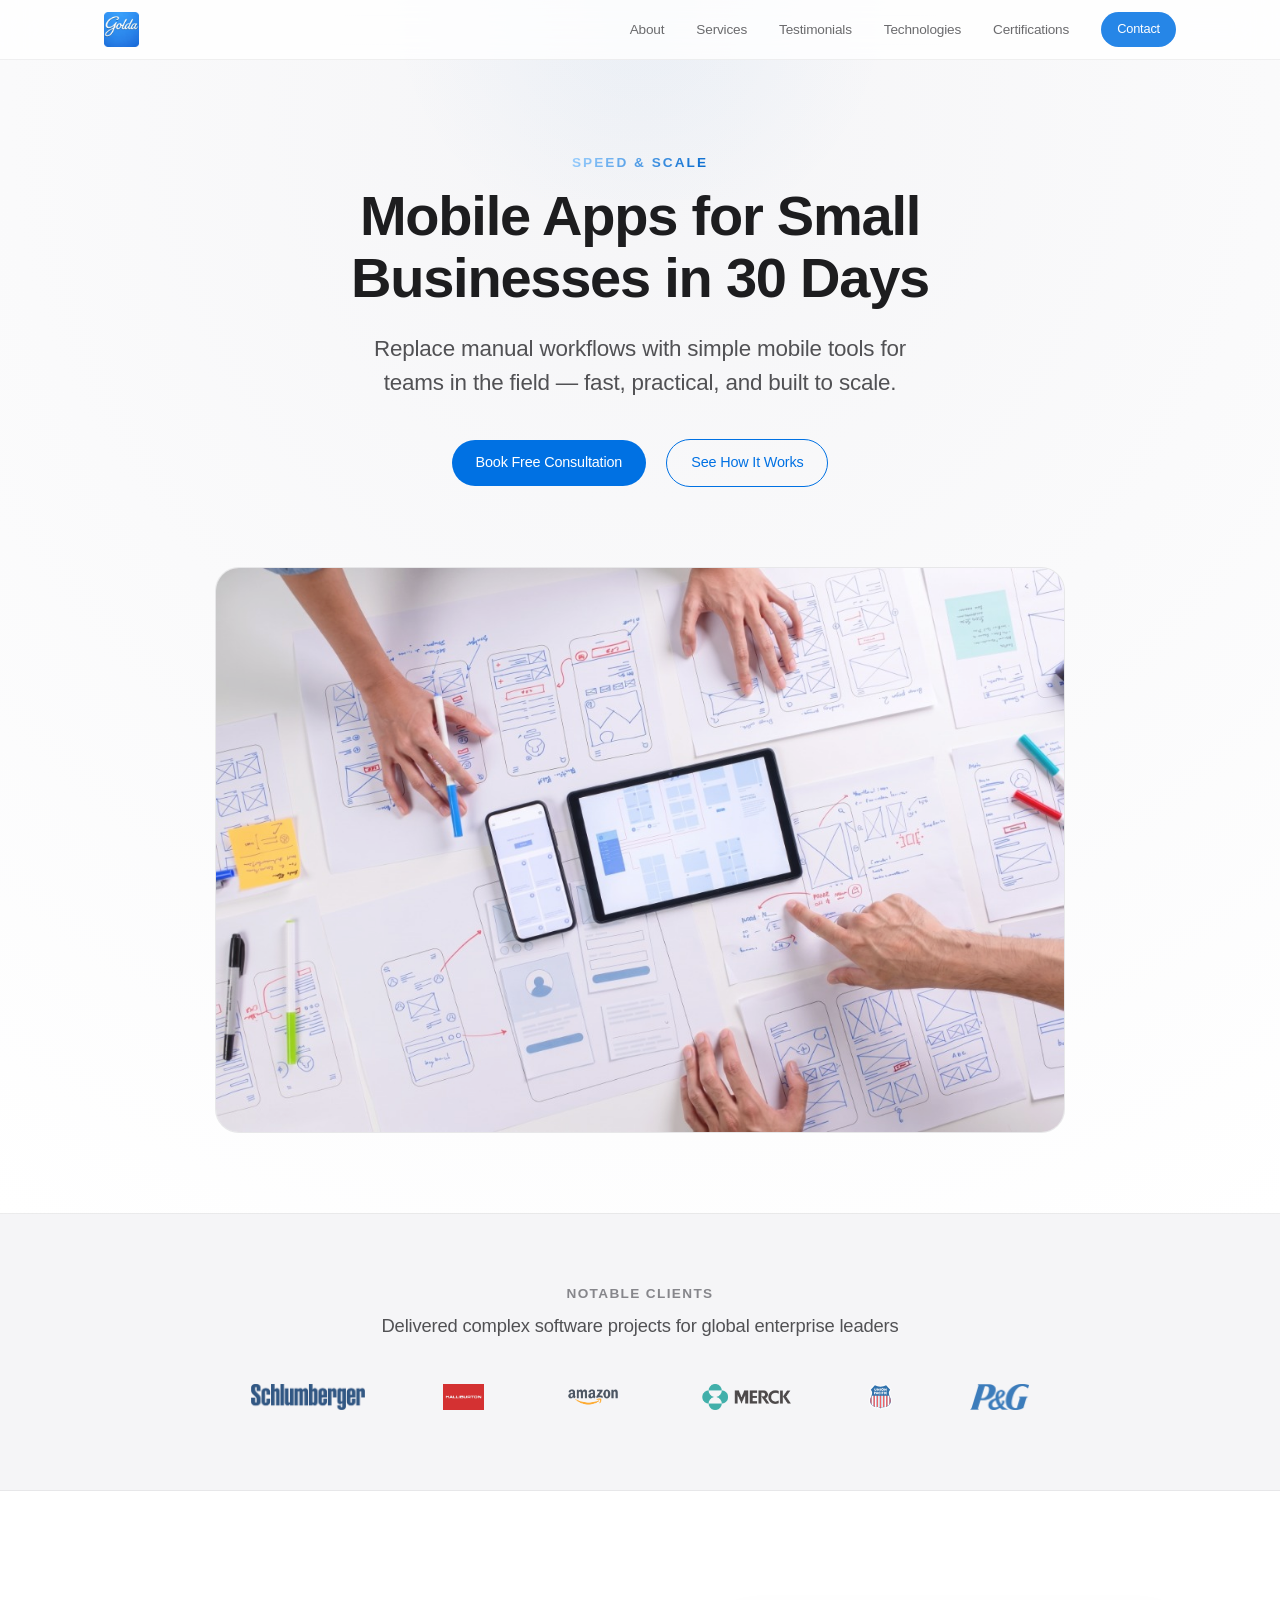
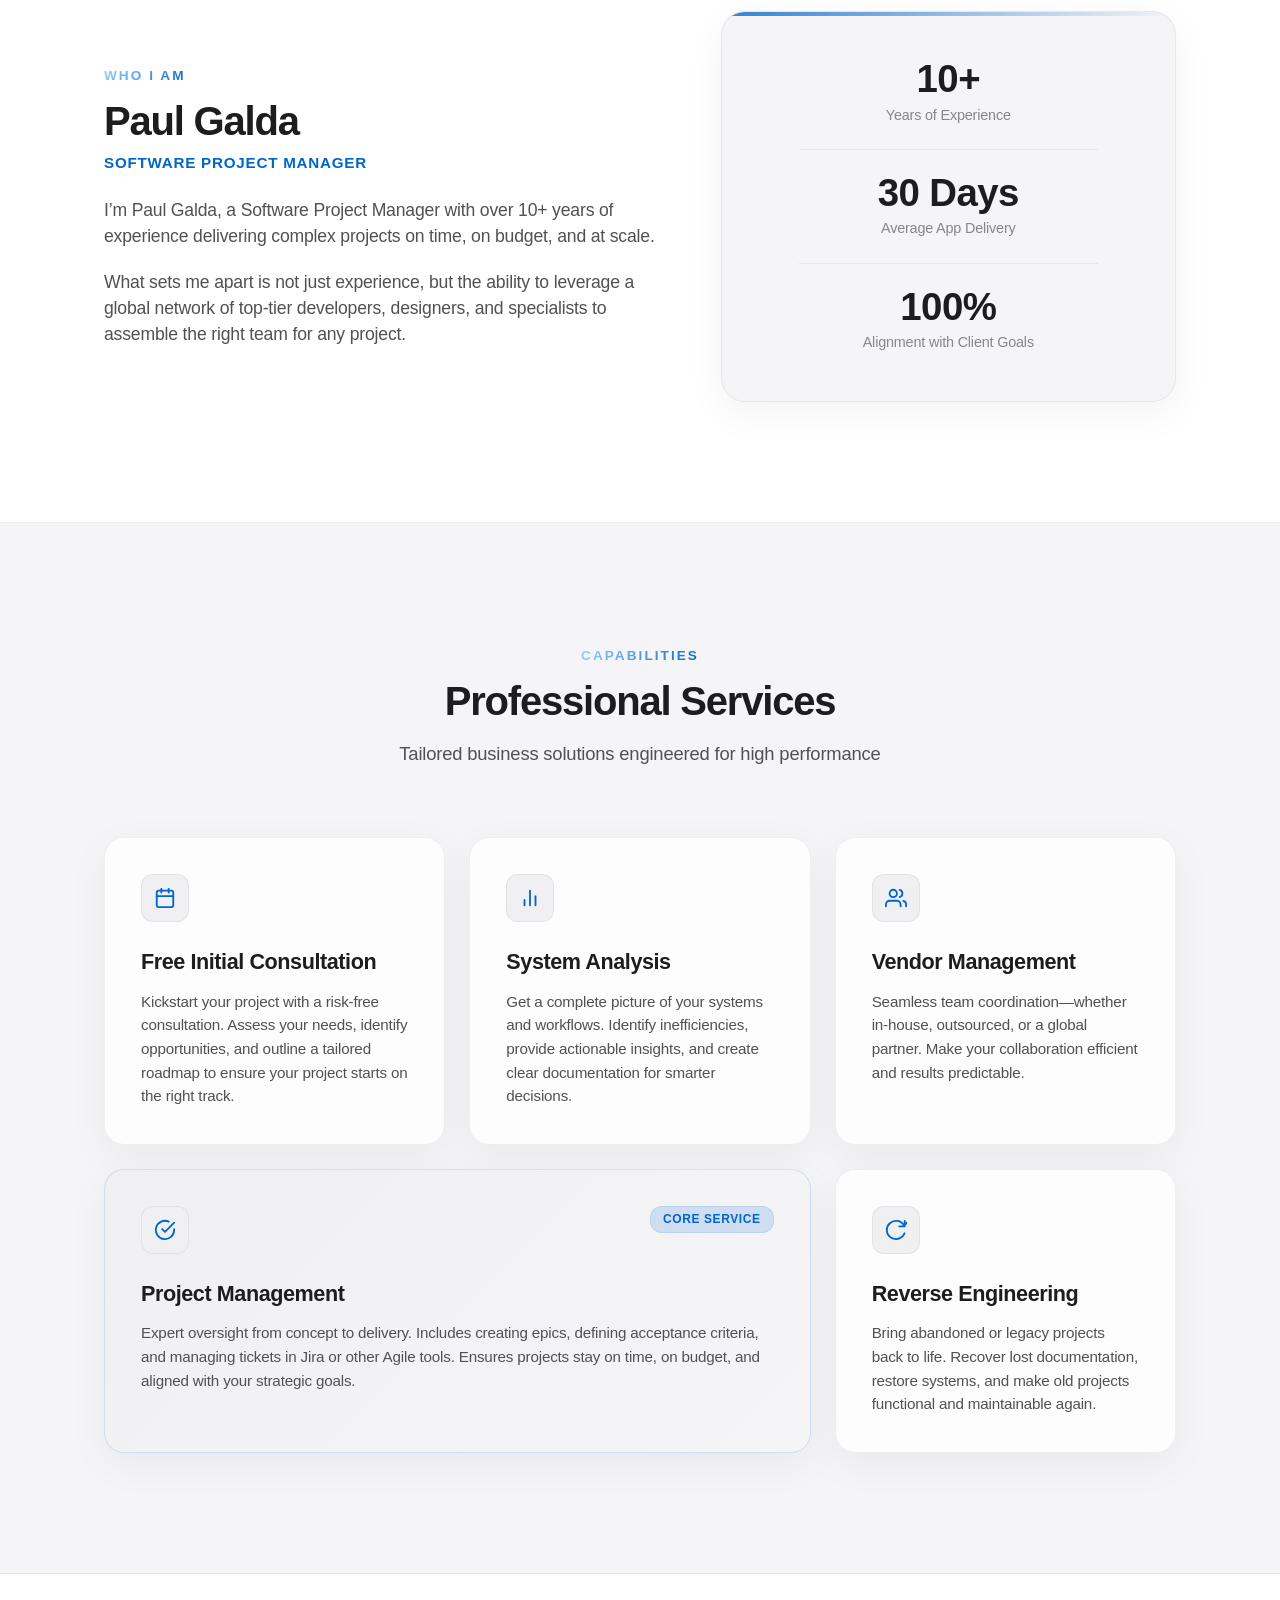
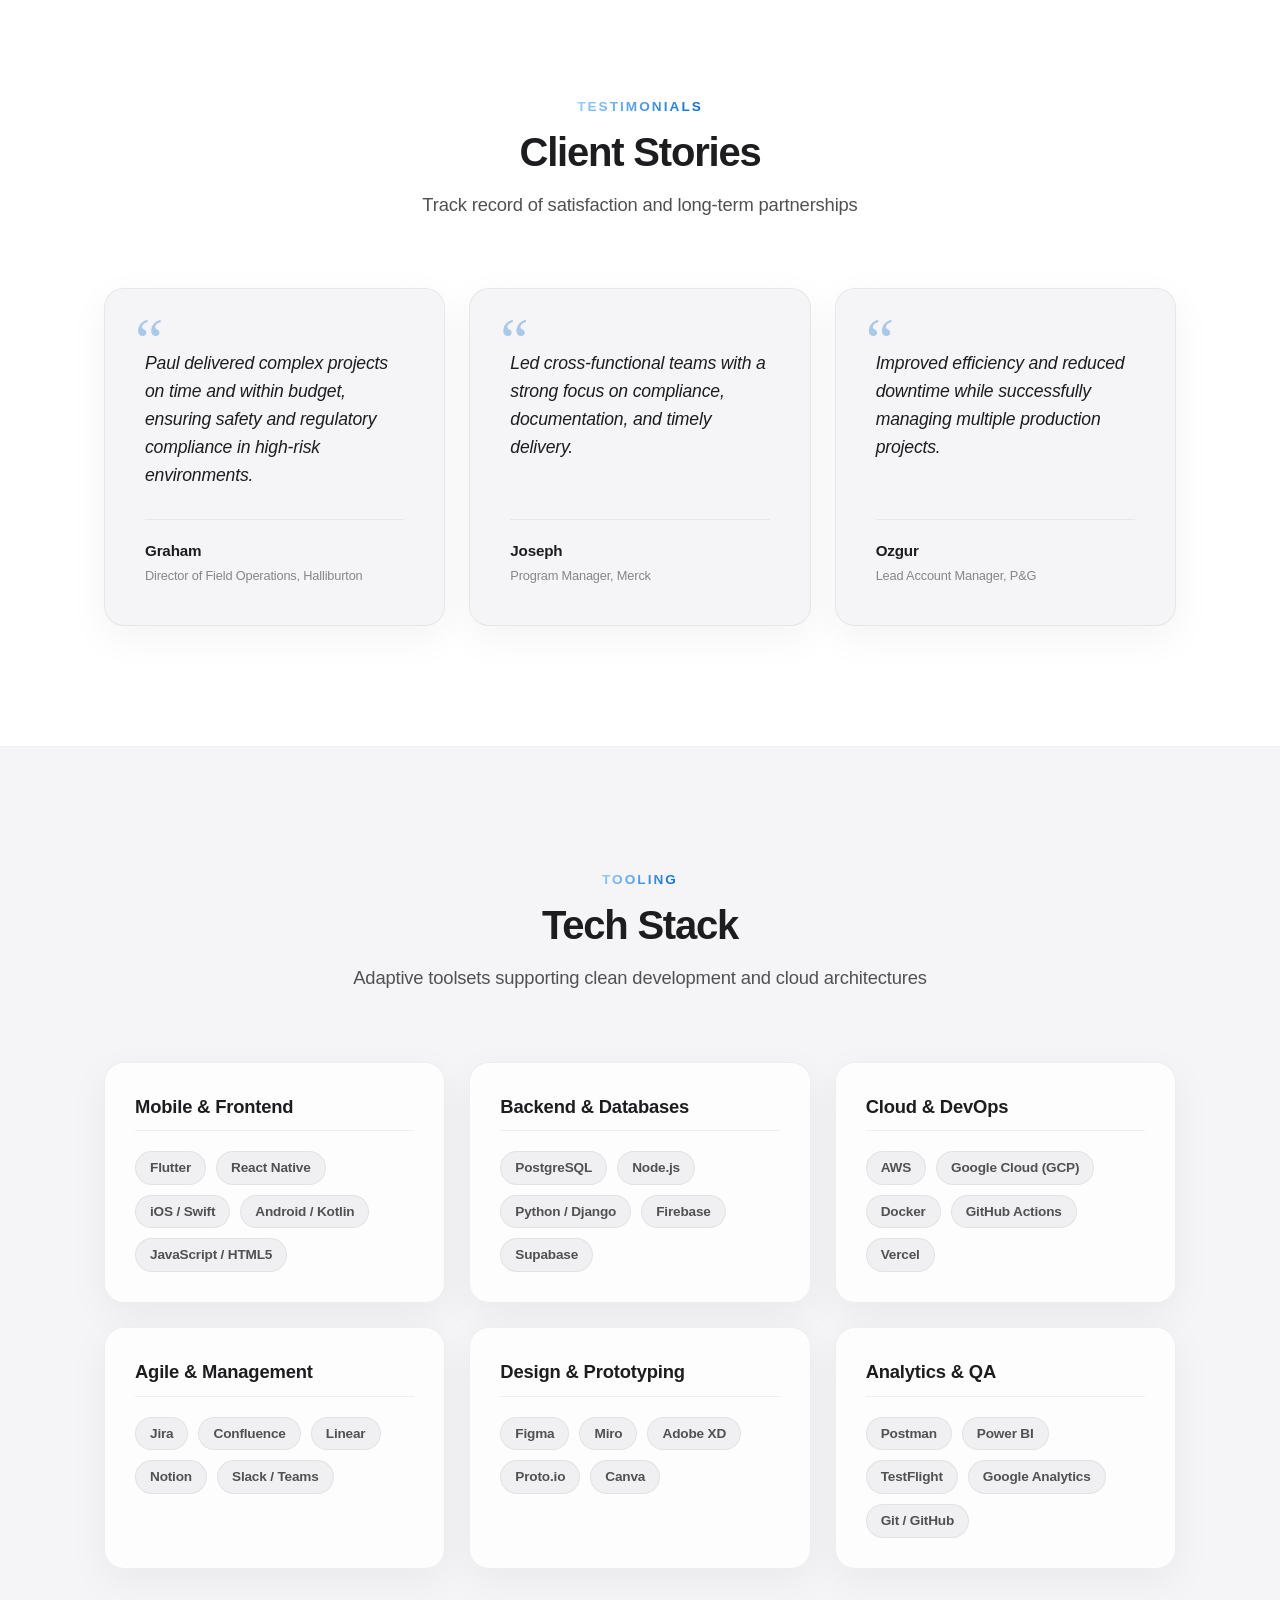
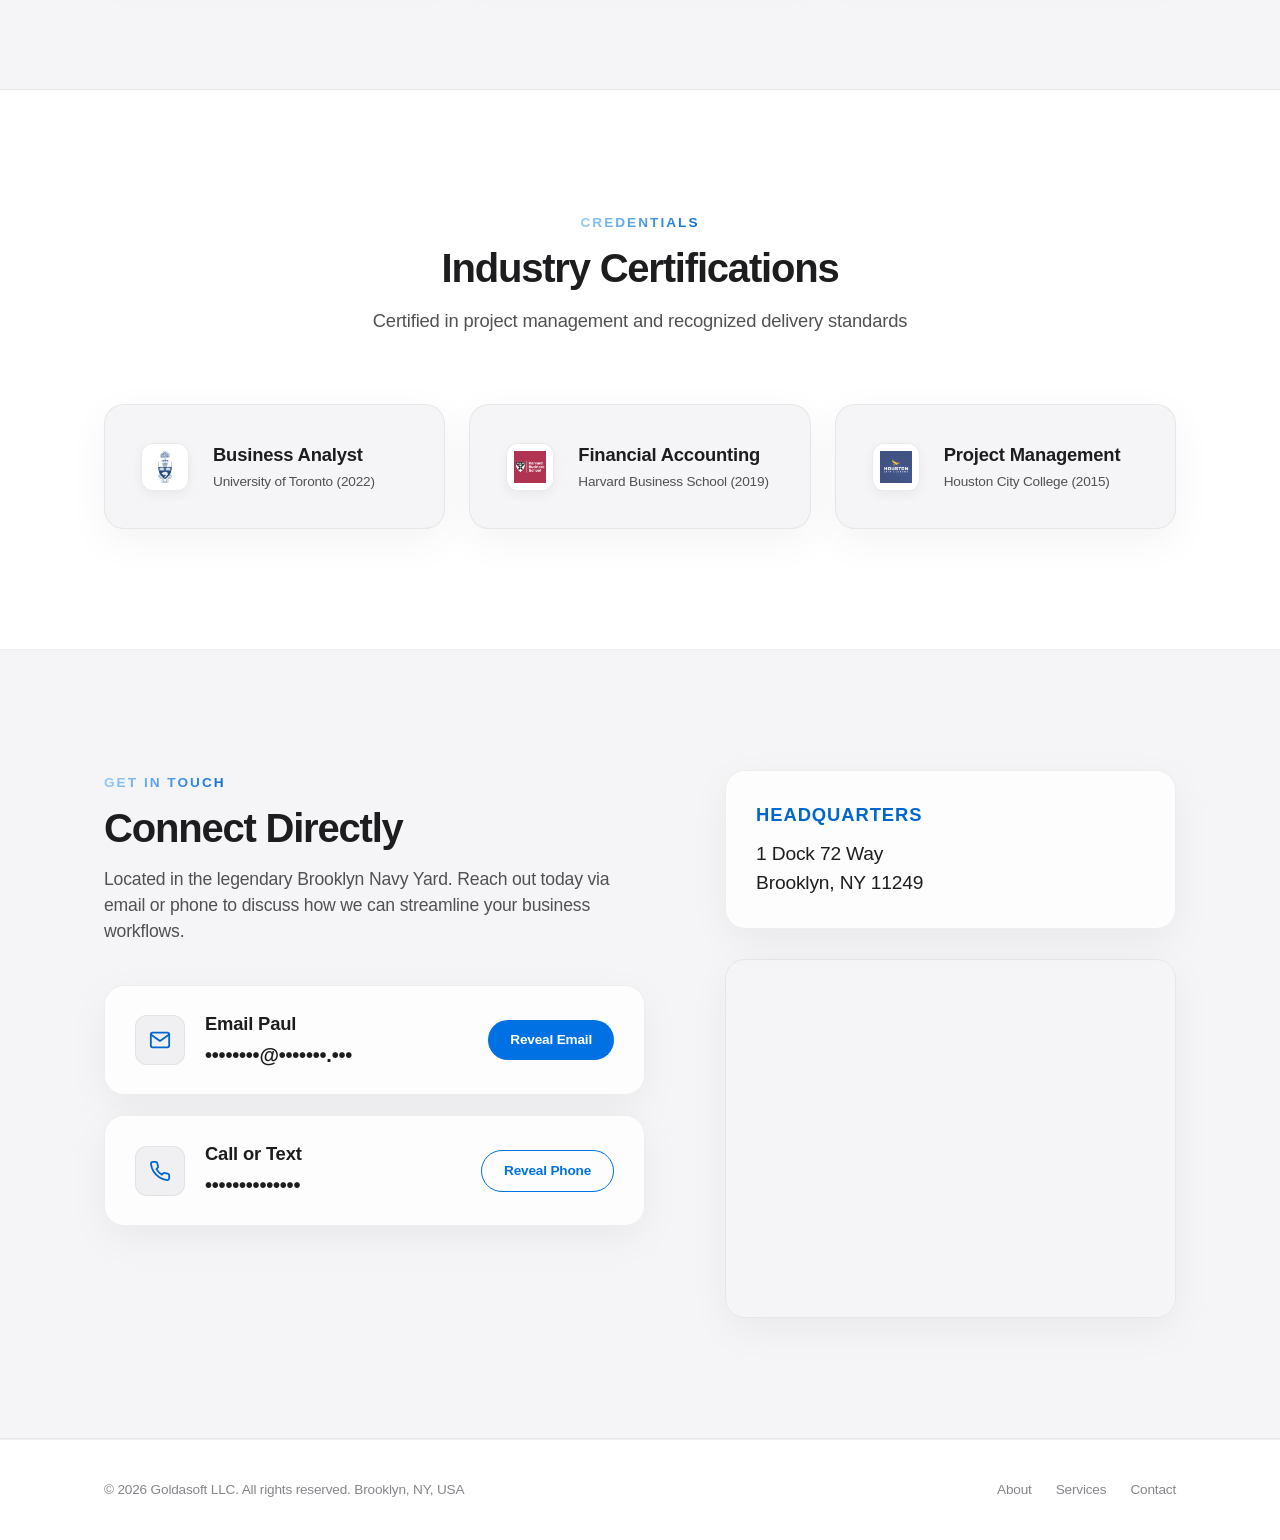
==== commit 1779789d: "Add files via upload" ====
--- a/index.html
+++ b/index.html
@@ -6,7 +6,7 @@
   <title>Goldasoft | Mobile Apps for Businesses in 30 Days</title>
   
   <!-- SEO Meta Tags -->
-  <meta name="description" content="Goldasoft LLC specializes in custom mobile apps for businesses in 30 days. Replace manual workflows with simple mobile tools built to scale. Headquartered in Brooklyn Navy Yard, New York.">
+  <meta name="description" content="Goldasoft LLC specializes in custom mobile apps for businesses in 30 days. Replace manual workflows with simple mobile tools built to scale. Headquartered in Brooklyn Navy Yard.">
   <meta name="keywords" content="Mobile App Development, Software Project Management, System Analysis, Vendor Management, Reverse Engineering, Agile, Scrum, Brooklyn Navy Yard, Goldasoft">
   <meta name="author" content="Paul Galda">
   
@@ -15,18 +15,18 @@
   <meta property="og:url" content="https://www.goldasoft.com/">
   <meta property="og:title" content="Goldasoft | Mobile Apps for Businesses in 30 Days">
   <meta property="og:description" content="Replace manual workflows with simple mobile tools built for teams in the field — fast, practical, and built to scale.">
-  <meta property="og:image" content="site%20clone/assets/logo.png">
+  <meta property="og:image" content="assets/logo.png">
 
   <!-- Twitter -->
   <meta property="twitter:card" content="summary_large_image">
   <meta property="twitter:url" content="https://www.goldasoft.com/">
   <meta property="twitter:title" content="Goldasoft | Mobile Apps for Businesses in 30 Days">
   <meta property="twitter:description" content="Replace manual workflows with simple mobile tools built for teams in the field.">
-  <meta property="twitter:image" content="site%20clone/assets/logo.png">
+  <meta property="twitter:image" content="assets/logo.png">
 
   <!-- Favicon -->
-  <link rel="icon" type="image/png" href="site%20clone/assets/logo.png">
-  <link rel="apple-touch-icon" href="site%20clone/assets/logo.png">
+  <link rel="icon" type="image/png" href="assets/logo.png">
+  <link rel="apple-touch-icon" href="assets/logo.png">
 
   <!-- Google Fonts -->
   <link rel="preconnect" href="https://fonts.googleapis.com">
@@ -42,7 +42,7 @@
   <header id="site-header" class="glass-nav">
     <div class="nav-container">
       <a href="#main" class="nav-logo" id="nav-logo-link" aria-label="Goldasoft Home">
-        <img src="site%20clone/assets/logo.png" alt="Goldasoft Logo" class="logo-img">
+        <img src="assets/logo.png" alt="Goldasoft Logo" class="logo-img">
       </a>
 
       <!-- Desktop Navigation Menu -->
@@ -95,7 +95,7 @@
         
         <div class="hero-mockup-wrapper">
           <div class="hero-image-card">
-            <img src="site%20clone/assets/hero_mockup.jpg" alt="Goldasoft App Design and Wireframing" class="mockup-img" id="mockup-img-id">
+            <img src="assets/hero_mockup.jpg" alt="Goldasoft App Design and Wireframing" class="mockup-img" id="mockup-img-id">
           </div>
         </div>
       </div>
@@ -110,27 +110,27 @@
         <div class="clients-grid">
           <!-- Schlumberger -->
           <div class="client-logo-card">
-            <img src="site%20clone/assets/logos/schlumberger.png" alt="Schlumberger Logo" class="client-logo-img">
+            <img src="assets/logos/schlumberger.png" alt="Schlumberger Logo" class="client-logo-img">
           </div>
           <!-- Halliburton -->
           <div class="client-logo-card">
-            <img src="site%20clone/assets/logos/halliburton.jpg" alt="Halliburton Logo" class="client-logo-img">
+            <img src="assets/logos/halliburton.jpg" alt="Halliburton Logo" class="client-logo-img">
           </div>
           <!-- Amazon -->
           <div class="client-logo-card">
-            <img src="site%20clone/assets/logos/amazon.png" alt="Amazon Logo" class="client-logo-img">
+            <img src="assets/logos/amazon.png" alt="Amazon Logo" class="client-logo-img">
           </div>
           <!-- Merck -->
           <div class="client-logo-card">
-            <img src="site%20clone/assets/logos/merck.png" alt="Merck Logo" class="client-logo-img">
+            <img src="assets/logos/merck.png" alt="Merck Logo" class="client-logo-img">
           </div>
           <!-- Union Pacific -->
           <div class="client-logo-card">
-            <img src="site%20clone/assets/logos/unionpacific.svg" alt="Union Pacific Logo" class="client-logo-img">
+            <img src="assets/logos/unionpacific.svg" alt="Union Pacific Logo" class="client-logo-img">
           </div>
           <!-- P&G -->
           <div class="client-logo-card">
-            <img src="site%20clone/assets/logos/pg.png" alt="P&G Logo" class="client-logo-img">
+            <img src="assets/logos/pg.png" alt="P&G Logo" class="client-logo-img">
           </div>
         </div>
       </div>
@@ -144,8 +144,8 @@
           <h2 class="section-title">Paul Galda</h2>
           <p class="section-subtitle-small">Software Project Manager</p>
           <div class="about-bio">
-            <p>I'm Paul Galda, a Software Project Manager with over 10+ years of experience delivering complex projects on time, on budget, and at scale.</p>
-            <p>What sets me apart is not just experience, but the ability to leverage a global network of top-tier developers, designers, and specialists to assemble the right team for any project—no matter the complexity.</p>
+            <p>I’m Paul Galda, a Software Project Manager with over 10+ years of experience delivering complex projects on time, on budget, and at scale.</p>
+            <p>What sets me apart is not just experience, but the ability to leverage a global network of top-tier developers, designers, and specialists to assemble the right team for any project.</p>
           </div>
         </div>
         
@@ -181,7 +181,7 @@
           <!-- Service 1: Free Consultation -->
           <div class="bento-card bento-consultation">
             <div class="card-icon-wrapper">
-              <svg xmlns="http://www.w3.org/2000/svg" width="24" height="24" viewBox="0 0 24 24" fill="none" stroke="currentColor" stroke-width="2" stroke-linecap="round" stroke-linejoin="round" class="bento-icon"><path d="M21 15a2 2 0 0 1-2 2H7l-4 4V5a2 2 0 0 1 2-2h14a2 2 0 0 1 2 2z"/></svg>
+              <svg xmlns="http://www.w3.org/2000/svg" width="24" height="24" viewBox="0 0 24 24" fill="none" stroke="currentColor" stroke-width="2" stroke-linecap="round" stroke-linejoin="round" class="bento-icon"><rect x="3" y="4" width="18" height="18" rx="2" ry="2"></rect><line x1="16" y1="2" x2="16" y2="6"></line><line x1="8" y1="2" x2="8" y2="6"></line><line x1="3" y1="10" x2="21" y2="10"></line></svg>
             </div>
             <div class="card-content">
               <h3>Free Initial Consultation</h3>
@@ -192,7 +192,7 @@
           <!-- Service 2: System Analysis -->
           <div class="bento-card bento-analysis">
             <div class="card-icon-wrapper">
-              <svg xmlns="http://www.w3.org/2000/svg" width="24" height="24" viewBox="0 0 24 24" fill="none" stroke="currentColor" stroke-width="2" stroke-linecap="round" stroke-linejoin="round" class="bento-icon"><polyline points="12 3 20 7.5 20 16.5 12 21 4 16.5 4 7.5 12 3"/><line x1="12" y1="12" x2="20" y2="7.5"/><line x1="12" y1="12" x2="12" y2="21"/><line x1="12" y1="12" x2="4" y2="7.5"/></svg>
+              <svg xmlns="http://www.w3.org/2000/svg" width="24" height="24" viewBox="0 0 24 24" fill="none" stroke="currentColor" stroke-width="2" stroke-linecap="round" stroke-linejoin="round" class="bento-icon"><line x1="18" y1="20" x2="18" y2="10"></line><line x1="12" y1="20" x2="12" y2="4"></line><line x1="6" y1="20" x2="6" y2="14"></line></svg>
             </div>
             <div class="card-content">
               <h3>System Analysis</h3>
@@ -203,19 +203,19 @@
           <!-- Service 3: Project Management -->
           <div class="bento-card bento-pm bento-featured">
             <div class="card-icon-wrapper">
-              <svg xmlns="http://www.w3.org/2000/svg" width="24" height="24" viewBox="0 0 24 24" fill="none" stroke="currentColor" stroke-width="2" stroke-linecap="round" stroke-linejoin="round" class="bento-icon"><line x1="8" y1="6" x2="21" y2="6"/><line x1="8" y1="12" x2="21" y2="12"/><line x1="8" y1="18" x2="21" y2="18"/><line x1="3" y1="6" x2="3.01" y2="6"/><line x1="3" y1="12" x2="3.01" y2="12"/><line x1="3" y1="18" x2="3.01" y2="18"/></svg>
+              <svg xmlns="http://www.w3.org/2000/svg" width="24" height="24" viewBox="0 0 24 24" fill="none" stroke="currentColor" stroke-width="2" stroke-linecap="round" stroke-linejoin="round" class="bento-icon"><path d="M22 11.08V12a10 10 0 1 1-5.93-9.14"></path><polyline points="22 4 12 14.01 9 11.01"></polyline></svg>
             </div>
             <div class="card-content">
               <span class="card-badge">Core Service</span>
               <h3>Project Management</h3>
-              <p>Expert oversight from concept to delivery. Includes creating epics, defining acceptance criteria, and managing tickets in Jira or other Agile tools. Ensures projects stay on time, on budget, and aligned with goals.</p>
+              <p>Expert oversight from concept to delivery. Includes creating epics, defining acceptance criteria, and managing tickets in Jira or other Agile tools. Ensures projects stay on time, on budget, and aligned with your strategic goals.</p>
             </div>
           </div>
 
           <!-- Service 4: Vendor Management -->
           <div class="bento-card bento-vendor">
             <div class="card-icon-wrapper">
-              <svg xmlns="http://www.w3.org/2000/svg" width="24" height="24" viewBox="0 0 24 24" fill="none" stroke="currentColor" stroke-width="2" stroke-linecap="round" stroke-linejoin="round" class="bento-icon"><path d="M17 21v-2a4 4 0 0 0-4-4H5a4 4 0 0 0-4 4v2"/><circle cx="9" cy="7" r="4"/><path d="M23 21v-2a4 4 0 0 0-3-3.87"/><path d="M16 3.13a4 4 0 0 1 0 7.75"/></svg>
+              <svg xmlns="http://www.w3.org/2000/svg" width="24" height="24" viewBox="0 0 24 24" fill="none" stroke="currentColor" stroke-width="2" stroke-linecap="round" stroke-linejoin="round" class="bento-icon"><path d="M17 21v-2a4 4 0 0 0-4-4H5a4 4 0 0 0-4 4v2"></path><circle cx="9" cy="7" r="4"></circle><path d="M23 21v-2a4 4 0 0 0-3-3.87"></path><path d="M16 3.13a4 4 0 0 1 0 7.75"></path></svg>
             </div>
             <div class="card-content">
               <h3>Vendor Management</h3>
@@ -226,7 +226,7 @@
           <!-- Service 5: Reverse Engineering -->
           <div class="bento-card bento-reverse">
             <div class="card-icon-wrapper">
-              <svg xmlns="http://www.w3.org/2000/svg" width="24" height="24" viewBox="0 0 24 24" fill="none" stroke="currentColor" stroke-width="2" stroke-linecap="round" stroke-linejoin="round" class="bento-icon"><polyline points="21 8 21 21 3 21 3 8"/><line x1="1" y1="3" x2="23" y2="3"/><path d="M10 12v4"/><path d="M14 12v4"/><path d="M7 8V5a2 2 0 0 1 2-2h6a2 2 0 0 1 2 2v3"/></svg>
+              <svg xmlns="http://www.w3.org/2000/svg" width="24" height="24" viewBox="0 0 24 24" fill="none" stroke="currentColor" stroke-width="2" stroke-linecap="round" stroke-linejoin="round" class="bento-icon"><path d="M21.5 2v6h-6M21.34 15.57a10 10 0 1 1-.57-8.38l5.67-5.67"></path></svg>
             </div>
             <div class="card-content">
               <h3>Reverse Engineering</h3>
@@ -251,7 +251,7 @@
           
           <!-- Testimonial 1 -->
           <div class="testimony-card">
-            <span class="quote-mark">"</span>
+            <span class="quote-mark">“</span>
             <blockquote class="testimony-text">
               Paul delivered complex projects on time and within budget, ensuring safety and regulatory compliance in high-risk environments.
             </blockquote>
@@ -265,7 +265,7 @@
 
           <!-- Testimonial 2 -->
           <div class="testimony-card">
-            <span class="quote-mark">"</span>
+            <span class="quote-mark">“</span>
             <blockquote class="testimony-text">
               Led cross-functional teams with a strong focus on compliance, documentation, and timely delivery.
             </blockquote>
@@ -279,7 +279,7 @@
 
           <!-- Testimonial 3 -->
           <div class="testimony-card">
-            <span class="quote-mark">"</span>
+            <span class="quote-mark">“</span>
             <blockquote class="testimony-text">
               Improved efficiency and reduced downtime while successfully managing multiple production projects.
             </blockquote>
@@ -392,7 +392,7 @@
         <div class="certifications-timeline">
           <div class="cert-card">
             <div class="cert-logo-wrapper">
-              <img src="site%20clone/assets/logos/utoronto.png" alt="University of Toronto Logo" class="cert-logo-img">
+              <img src="assets/logos/utoronto.png" alt="University of Toronto Logo" class="cert-logo-img">
             </div>
             <div class="cert-info">
               <h3>Business Analyst</h3>
@@ -401,7 +401,7 @@
           </div>
           <div class="cert-card">
             <div class="cert-logo-wrapper">
-              <img src="site%20clone/assets/logos/hbs.jpg" alt="Harvard Business School Logo" class="cert-logo-img">
+              <img src="assets/logos/hbs.jpg" alt="Harvard Business School Logo" class="cert-logo-img">
             </div>
             <div class="cert-info">
               <h3>Financial Accounting</h3>
@@ -410,7 +410,7 @@
           </div>
           <div class="cert-card">
             <div class="cert-logo-wrapper">
-              <img src="site%20clone/assets/logos/hcc.jpg" alt="Houston City College Logo" class="cert-logo-img">
+              <img src="assets/logos/hcc.jpg" alt="Houston City College Logo" class="cert-logo-img">
             </div>
             <div class="cert-info">
               <h3>Project Management</h3>
@@ -435,27 +435,31 @@
           
           <div class="secure-contact-cards">
             <!-- Email Card -->
-            <div class="secure-card">
-              <div class="secure-card-icon">
-                <svg xmlns="http://www.w3.org/2000/svg" width="22" height="22" viewBox="0 0 24 24" fill="none" stroke="currentColor" stroke-width="2" stroke-linecap="round" stroke-linejoin="round"><rect x="2" y="4" width="20" height="16" rx="2"/><path d="m22 7-8.97 5.7a1.94 1.94 0 0 1-2.06 0L2 7"/></svg>
+            <div id="secure-email-card" class="secure-card">
+              <div class="secure-card-left">
+                <div class="secure-card-icon">
+                  <svg xmlns="http://www.w3.org/2000/svg" width="22" height="22" viewBox="0 0 24 24" fill="none" stroke="currentColor" stroke-width="2" stroke-linecap="round" stroke-linejoin="round"><path d="M4 4h16c1.1 0 2 .9 2 2v12c0 1.1-.9 2-2 2H4c-1.1 0-2-.9-2-2V6c0-1.1.9-2 2-2z"></path><polyline points="22,6 12,13 2,6"></polyline></svg>
+                </div>
+                <div class="secure-card-info">
+                  <h3>Email Paul</h3>
+                  <div id="email-placeholder" class="secure-value">••••••••@•••••••.•••</div>
+                </div>
               </div>
-              <div class="secure-card-info">
-                <h3>Email Paul</h3>
-                <div id="email-placeholder" class="secure-value">Loading secure email...</div>
-                <a href="#" id="email-action-btn" class="btn btn-primary secure-btn">Send Email</a>
-              </div>
+              <a href="#" id="email-action-btn" class="btn btn-primary secure-btn">Reveal Email</a>
             </div>
             
             <!-- Phone Card -->
-            <div class="secure-card">
-              <div class="secure-card-icon">
-                <svg xmlns="http://www.w3.org/2000/svg" width="22" height="22" viewBox="0 0 24 24" fill="none" stroke="currentColor" stroke-width="2" stroke-linecap="round" stroke-linejoin="round"><path d="M22 16.92v3a2 2 0 0 1-2.18 2 19.79 19.79 0 0 1-8.63-3.07 19.5 19.5 0 0 1-6-6 19.79 19.79 0 0 1-3.07-8.67A2 2 0 0 1 4.11 2h3a2 2 0 0 1 2 1.72 12.84 12.84 0 0 0 .7 2.81 2 2 0 0 1-.45 2.11L8.09 9.91a16 16 0 0 0 6 6l1.27-1.27a2 2 0 0 1 2.11-.45 12.84 12.84 0 0 0 2.81.7A2 2 0 0 1 22 16.92z"/></svg>
+            <div id="secure-phone-card" class="secure-card">
+              <div class="secure-card-left">
+                <div class="secure-card-icon">
+                  <svg xmlns="http://www.w3.org/2000/svg" width="22" height="22" viewBox="0 0 24 24" fill="none" stroke="currentColor" stroke-width="2" stroke-linecap="round" stroke-linejoin="round"><path d="M22 16.92v3a2 2 0 0 1-2.18 2 19.79 19.79 0 0 1-8.63-3.07 19.5 19.5 0 0 1-6-6 19.79 19.79 0 0 1-3.07-8.67A2 2 0 0 1 4.11 2h3a2 2 0 0 1 2 1.72 12.84 12.84 0 0 0 .7 2.81 2 2 0 0 1-.45 2.11L8.09 9.91a16 16 0 0 0 6 6l1.27-1.27a2 2 0 0 1 2.11-.45 12.84 12.84 0 0 0 2.81.7A2 2 0 0 1 22 16.92z"></path></svg>
+                </div>
+                <div class="secure-card-info">
+                  <h3>Call or Text</h3>
+                  <div id="phone-placeholder" class="secure-value">••••••••••••••</div>
+                </div>
               </div>
-              <div class="secure-card-info">
-                <h3>Call or Text</h3>
-                <div id="phone-placeholder" class="secure-value">Loading secure phone...</div>
-                <a href="#" id="phone-action-btn" class="btn btn-secondary secure-btn">Call Directly</a>
-              </div>
+              <a href="#" id="phone-action-btn" class="btn btn-secondary secure-btn">Reveal Phone</a>
             </div>
           </div>
         </div>
@@ -473,7 +477,7 @@
           <!-- Interactive Map Container -->
           <div class="map-wrapper">
             <iframe 
-              src="https://www.google.com/maps/embed?pb=!1m18!1m12!1m3!1d3024.5126839352934!2d-73.97405762343867!3d40.702330737929495!2m3!1f0!2f0!3f0!3m2!1i1024!2i768!4f13.1!3m3!1m2!1s0x89c25bcb94cd68f1%3A0x48609d8e8fa2d62e!2sDock%2072%20-Central!5e0!3m2!1sen!2sus!4v1723035886045" 
+              src="https://www.google.com/maps/embed?pb=!1m18!1m12!1m3!1d3024.5126839352934!2d-73.97405762343867!3d40.702330737929495!2m3!1f0!2f0!3f0!3m2!1i1024!2i768!4f13.1!3m3!1m2!1s0x89c25bcb97a06c83%3A0xe5a363db86adbc32!2sDock%2072!5e0!3m2!1sen!2sus!4v1700000000000!5m2!1sen!2sus" 
               width="100%" 
               height="350" 
               style="border:0;" 
--- a/styles.css
+++ b/styles.css
@@ -1,4 +1,7 @@
-/* From original site clone/styles.css - content */
+/* -------------------------------------------------------------
+ * GOLDASOFT.COM Premium Style Sheet
+ * Design System: Apple-Inspired Minimalist / Slate Aesthetic
+ * ------------------------------------------------------------- */
 
 /* Custom properties / CSS Variables */
 :root {
@@ -146,6 +149,7 @@
   letter-spacing: 0.15em;
   background: linear-gradient(135deg, #a0d2ff, var(--accent));
   -webkit-background-clip: text;
+  background-clip: text;
   -webkit-text-fill-color: transparent;
   display: inline-block;
   margin-bottom: 12px;
@@ -182,7 +186,7 @@
   align-items: center;
   justify-content: center;
   padding: 12px 24px;
-  border-radius: 980px;
+  border-radius: 980px;            /* Pure Cupertino Pill Shape */
   font-size: 0.9rem;
   font-weight: 500;
   cursor: pointer;
@@ -191,7 +195,7 @@
 }
 
 .btn-primary {
-  background-color: #0071e3;
+  background-color: #0071e3;       /* Apple Cupertino Blue */
   color: #ffffff;
 }
 
@@ -202,13 +206,13 @@
 
 .btn-secondary {
   background-color: transparent;
-  color: #0071e3;
+  color: #0071e3;                  /* Cupertino Blue consistently */
   border: 1.5px solid #0071e3;
   margin-left: 16px;
 }
 
 .btn-secondary:hover {
-  background-color: rgba(0, 113, 227, 0.08);
+  background-color: rgba(0, 113, 227, 0.08); /* 8% opacity tint */
   border-color: #0077ed;
   color: #0077ed;
   opacity: 0.95;
@@ -281,10 +285,10 @@
 }
 
 .contact-cta-btn {
-  background-color: #0071e3;
+  background-color: #0071e3;       /* Cupertino Blue */
   color: #ffffff;
   padding: 8px 16px;
-  border-radius: 980px;
+  border-radius: 980px;            /* Pill shape */
   font-weight: 500;
   font-size: 0.8rem;
   border: none;
@@ -357,10 +361,10 @@
 }
 
 .mobile-cta-btn {
-  background-color: #0071e3;
+  background-color: #0071e3;       /* Cupertino Blue */
   color: #ffffff;
   padding: 12px 32px;
-  border-radius: 980px;
+  border-radius: 980px;            /* Pill shape */
   font-weight: 600;
   font-size: 1rem;
   text-align: center;
@@ -488,16 +492,22 @@
 }
 
 .client-logo-img {
-  height: 20px;
+  height: 26px;
   width: auto;
   max-width: 130px;
   display: block;
-  filter: invert(1) grayscale(1) opacity(0.45);
-  transition: filter 0.3s ease, transform 0.3s ease;
+  opacity: 0.8;
+  transition: filter 0.3s ease, opacity 0.3s ease, transform 0.3s ease;
+}
+
+/* Invert dark text logos in dark mode to make them readable while keeping colors */
+.client-logo-img[src*="amazon"],
+.client-logo-img[src*="merck"] {
+  filter: invert(0.9) hue-rotate(180deg);
 }
 
 .client-logo-card:hover .client-logo-img {
-  filter: invert(1) grayscale(1) opacity(0.85);
+  opacity: 1;
   transform: scale(1.03);
 }
 
@@ -837,12 +847,12 @@
   display: flex;
   align-items: center;
   justify-content: center;
-  background-color: #ffffff;
+  background-color: #ffffff; /* Solid white background so JPGs blend seamlessly */
   border-radius: 12px;
   border: 1px solid rgba(0, 0, 0, 0.08);
   padding: 7px;
   flex-shrink: 0;
-  box-shadow: 0 4px 12px rgba(0, 0, 0, 0.05);
+  box-shadow: 0 4px 12px rgba(0, 0, 0, 0.05); /* Soft badge shadow */
   transition: var(--transition-fast);
 }
 
@@ -851,12 +861,14 @@
   max-height: 100%;
   object-fit: contain;
   display: block;
-  filter: grayscale(1) opacity(0.6);
-  transition: filter 0.3s ease;
+  filter: none; /* Always render in full color */
+  opacity: 0.85;
+  transition: opacity 0.3s ease, transform 0.3s ease;
 }
 
 .cert-card:hover .cert-logo-img {
-  filter: none;
+  opacity: 1;
+  transform: scale(1.05);
 }
 
 .cert-info h3 {
@@ -900,9 +912,10 @@
   background-color: var(--card-bg);
   border: 1px solid var(--border-color);
   border-radius: 20px;
-  padding: 28px;
-  display: flex;
-  align-items: center;
+  padding: 24px 30px;
+  display: flex;
+  align-items: center;
+  justify-content: space-between;
   gap: 24px;
   box-shadow: var(--box-shadow);
   transition: var(--transition-smooth);
@@ -912,6 +925,14 @@
   transform: translateY(-4px);
   border-color: var(--border-hover);
   box-shadow: 0 15px 40px rgba(0, 0, 0, 0.7);
+}
+
+.secure-card-left {
+  display: flex;
+  align-items: center;
+  gap: 20px;
+  flex-grow: 1;
+  min-width: 0; /* Prevents overflow inside flex child */
 }
 
 .secure-card-icon {
@@ -930,8 +951,8 @@
 .secure-card-info {
   display: flex;
   flex-direction: column;
-  gap: 6px;
-  flex-grow: 1;
+  gap: 4px;
+  min-width: 0; /* Prevents text overflow */
 }
 
 .secure-card-info h3 {
@@ -949,12 +970,12 @@
 }
 
 .secure-btn {
-  align-self: flex-start;
-  padding: 8px 18px;
+  align-self: center;
+  padding: 10px 22px;
   font-size: 0.85rem;
-  border-radius: 20px;
-  margin-top: 6px;
+  border-radius: 980px;
   font-weight: 600;
+  flex-shrink: 0;
 }
 
 @keyframes spin {
@@ -995,19 +1016,34 @@
 }
 
 .map-wrapper iframe {
-  width: 100%;
-  height: 350px;
-  border: none;
+  filter: grayscale(1) invert(0.9) contrast(1.1); /* Dark map mode */
+}
+
+@media (prefers-color-scheme: light) {
+  .map-wrapper iframe {
+    filter: none; /* Reset mapping filter on light theme */
+  }
+  /* Reset logo inversion in light mode */
+  .client-logo-img[src*="amazon"],
+  .client-logo-img[src*="merck"] {
+    filter: none;
+  }
 }
 
 /* FOOTER */
 #site-footer {
-  background-color: var(--bg-secondary);
+  background-color: var(--bg-primary);
+  padding: 40px 0;
   border-top: 1px solid var(--border-color);
-  padding: 40px 0;
+  color: var(--text-muted);
 }
 
 .footer-container {
+  display: flex;
+  flex-direction: column;
+}
+
+.footer-bottom {
   display: flex;
   justify-content: space-between;
   align-items: center;
@@ -1015,38 +1051,25 @@
   gap: 20px;
 }
 
-.footer-bottom {
-  width: 100%;
-  display: flex;
-  justify-content: space-between;
-  align-items: center;
-}
-
 .footer-copyright {
   font-size: 0.85rem;
-  color: var(--text-muted);
 }
 
 .footer-links {
   display: flex;
   gap: 24px;
-}
-
-.footer-links a {
   font-size: 0.85rem;
-  color: var(--text-secondary);
-  transition: color 0.2s ease;
 }
 
 .footer-links a:hover {
   color: var(--text-primary);
 }
 
-/* SCROLL REVEAL ANIMATION */
+/* SCROLL REVEAL ANIMATIONS */
 .scroll-reveal {
   opacity: 0;
   transform: translateY(30px);
-  animation: reveal 0.8s ease-out forwards;
+  transition: opacity 0.8s cubic-bezier(0.16, 1, 0.3, 1), transform 0.8s cubic-bezier(0.16, 1, 0.3, 1);
 }
 
 .scroll-reveal.revealed {
@@ -1054,96 +1077,140 @@
   transform: translateY(0);
 }
 
-@keyframes reveal {
-  to {
-    opacity: 1;
-    transform: translateY(0);
-  }
-}
-
-/* RESPONSIVE DESIGN */
+/* HAMBURGER ACTIVATED NAV DRAWER */
+.hamburger-active .hamburger-line:nth-child(1) {
+  transform: translateY(8px) rotate(45deg);
+}
+
+.hamburger-active .hamburger-line:nth-child(2) {
+  opacity: 0;
+}
+
+.hamburger-active .hamburger-line:nth-child(3) {
+  transform: translateY(-8px) rotate(-45deg);
+}
+
+/* -------------------------------------------------------------
+ * RESPONSIVENESS MEDIA QUERIES
+ * ------------------------------------------------------------- */
+
+/* Large Tablets & Desktop Scales */
 @media (max-width: 1024px) {
+  .about-container,
+  .contact-container {
+    gap: 40px;
+  }
+  
+  .hero-title {
+    font-size: 2.8rem;
+  }
+}
+
+/* Tablets (Portrait) */
+@media (max-width: 900px) {
+  section {
+    padding: 80px 0;
+  }
+  
+  .about-container,
+  .contact-container {
+    grid-template-columns: 1fr;
+  }
+  
+  .about-content {
+    align-items: center;
+    text-align: center;
+  }
+  
+  .about-stats-card {
+    margin-top: 20px;
+  }
+
+  .services-bento-grid {
+    grid-template-columns: 1fr 1fr;
+  }
+  
+  .bento-featured {
+    grid-column: span 2;
+  }
+  
+  .testimonies-grid,
+  .certifications-timeline {
+    grid-template-columns: 1fr;
+  }
+  
+  .tech-bento {
+    grid-template-columns: repeat(2, 1fr);
+  }
+}
+
+/* Mobile Screens */
+@media (max-width: 600px) {
+  .menu-toggle {
+    display: flex;
+  }
+
   .nav-menu {
-    gap: 20px;
+    display: none; /* Hide desktop menu */
+  }
+
+  .hero-title {
+    font-size: 2.2rem;
+    line-height: 1.15;
+  }
+  
+  .hero-subtitle {
+    font-size: 1.1rem;
+    margin-bottom: 30px;
+  }
+  
+  .hero-actions {
+    display: flex;
+    flex-direction: column;
+    gap: 16px;
+    padding: 0 16px;
+  }
+  
+  .btn-secondary {
+    margin-left: 0;
+  }
+  
+  .hero-image-card {
+    border-radius: 12px;
   }
 
   .services-bento-grid {
-    grid-template-columns: repeat(2, 1fr);
-  }
-
+    grid-template-columns: 1fr;
+  }
+  
   .bento-featured {
     grid-column: span 1;
   }
 
-  .about-container {
-    grid-template-columns: 1fr;
-  }
-
-  .contact-container {
-    grid-template-columns: 1fr;
-    gap: 40px;
-  }
-}
-
-@media (max-width: 768px) {
-  .menu-toggle {
-    display: flex;
-  }
-
-  .nav-menu {
-    display: none;
-  }
-
-  .hero-title {
-    font-size: 2.5rem;
-  }
-
-  .section-title {
-    font-size: 2rem;
-  }
-
-  .services-bento-grid {
-    grid-template-columns: 1fr;
-  }
-
-  .testimonies-grid {
-    grid-template-columns: 1fr;
-  }
-
   .tech-bento {
     grid-template-columns: 1fr;
   }
 
-  .certifications-timeline {
-    grid-template-columns: 1fr;
+  .secure-card {
+    flex-direction: column;
+    align-items: flex-start;
+    padding: 24px;
+    gap: 16px;
+  }
+
+  .secure-card-left {
+    width: 100%;
+  }
+
+  .secure-btn {
+    align-self: flex-start;
+    width: 100%;
+    text-align: center;
   }
 
   .footer-bottom {
     flex-direction: column;
-    align-items: flex-start;
-  }
-
-  .footer-links {
-    width: 100%;
-    justify-content: flex-start;
-  }
-}
-
-@media (max-width: 480px) {
-  .hero-title {
-    font-size: 1.8rem;
-  }
-
-  .section-title {
-    font-size: 1.5rem;
-  }
-
-  .btn-secondary {
-    margin-left: 0;
-    margin-top: 10px;
-  }
-
-  .contact-container {
-    gap: 20px;
-  }
-}+    text-align: center;
+    align-items: center;
+  }
+}
